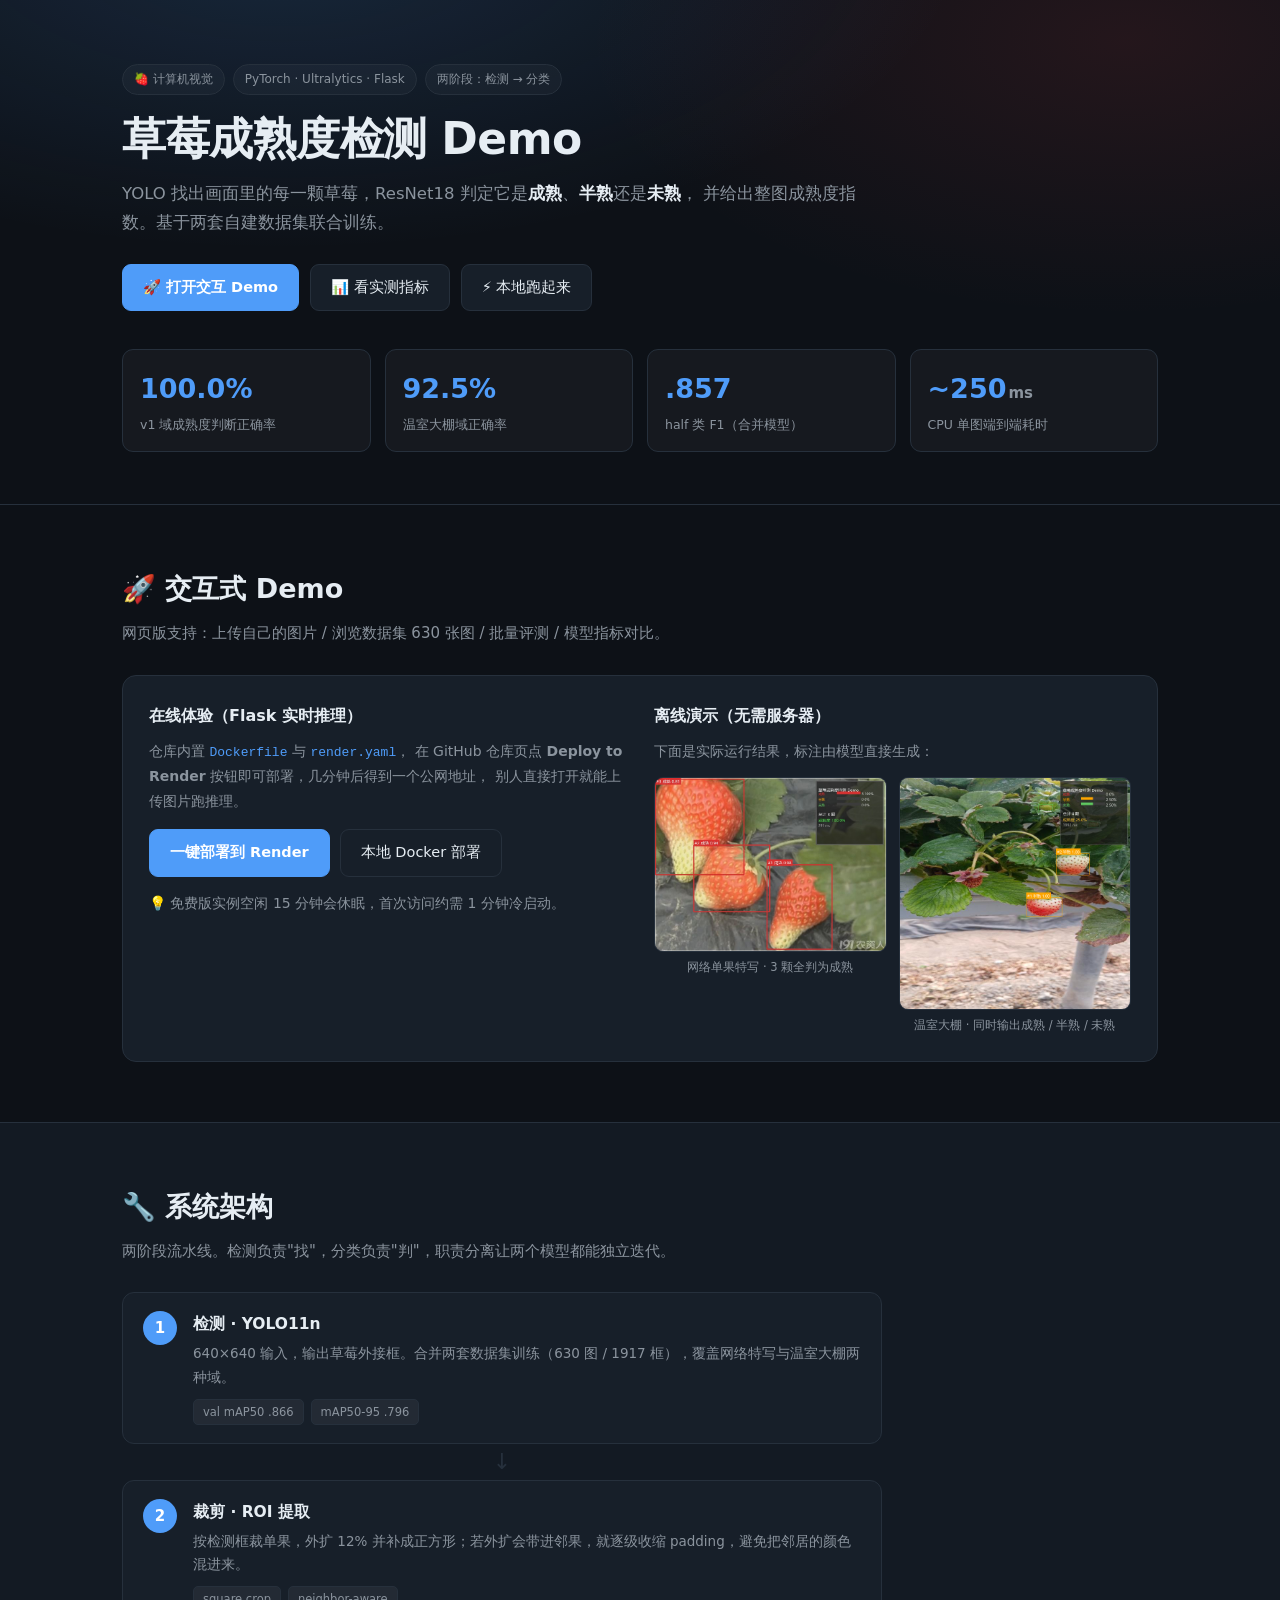
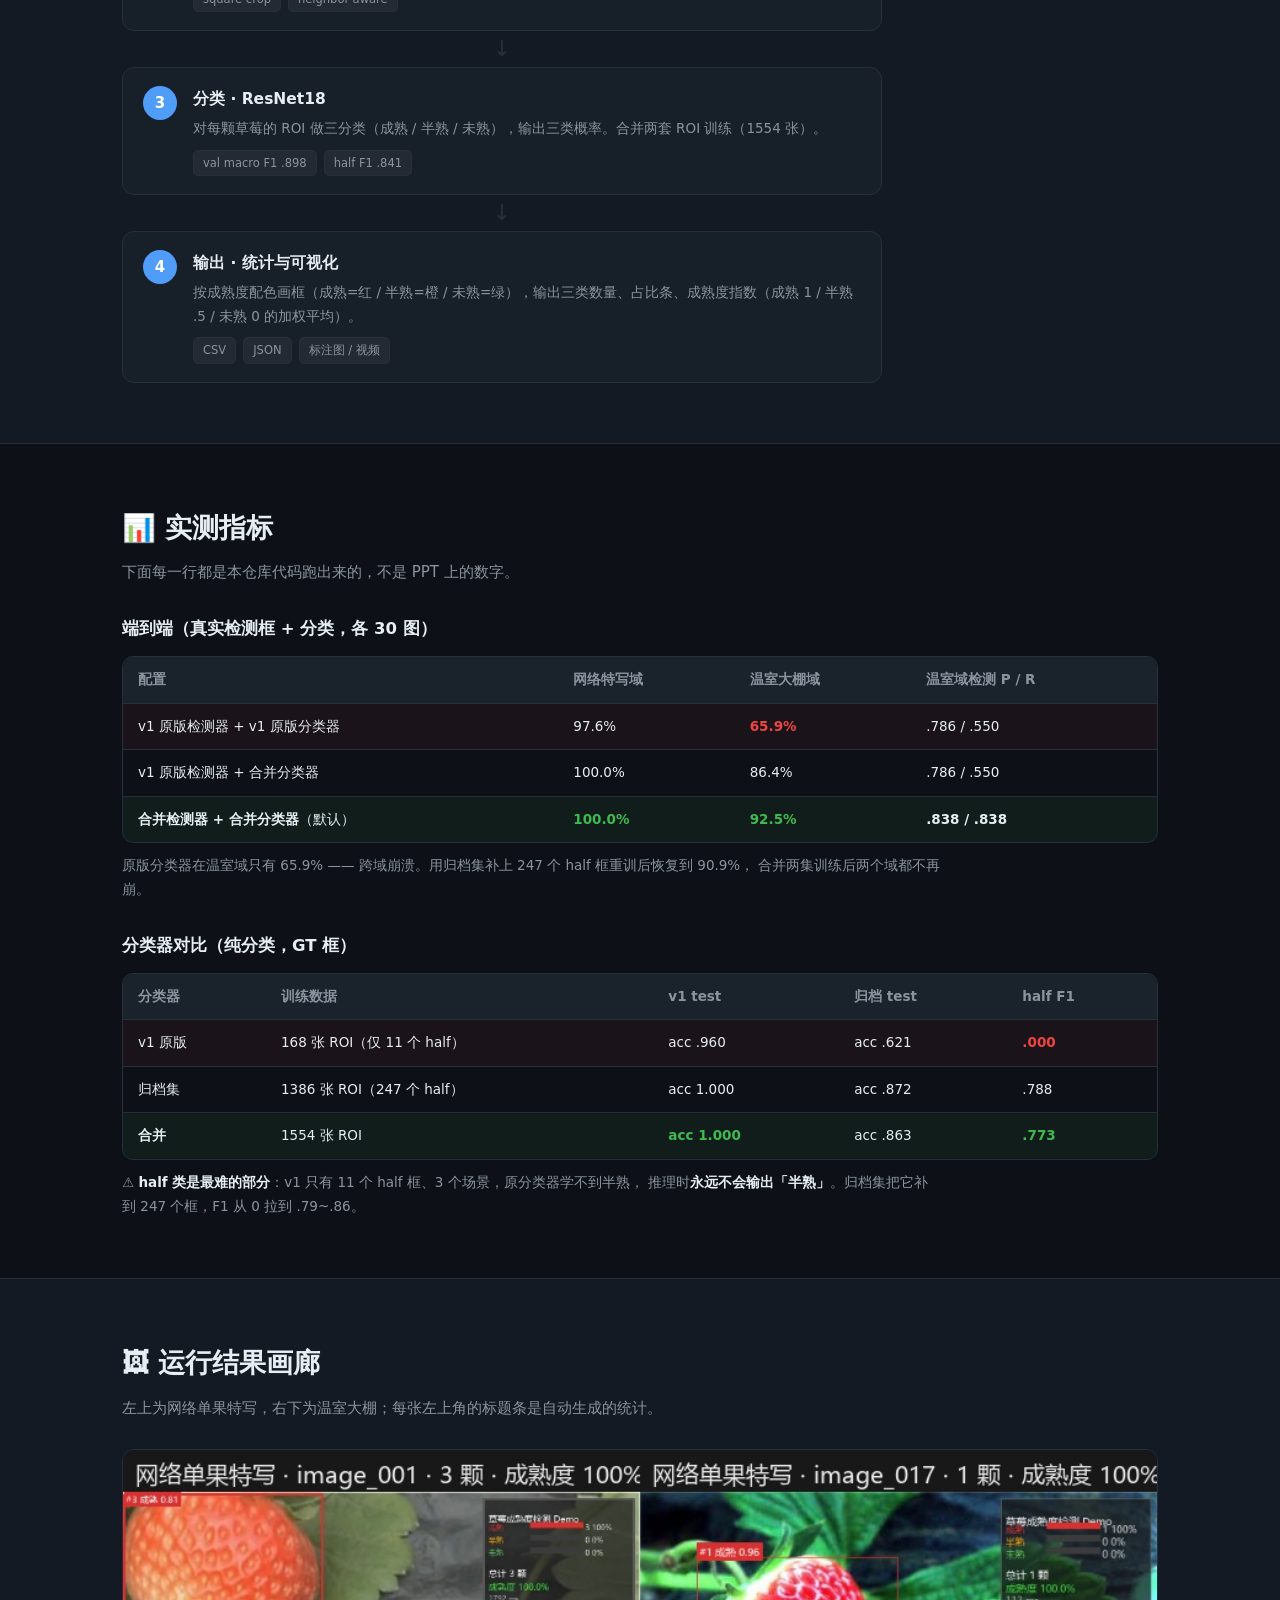
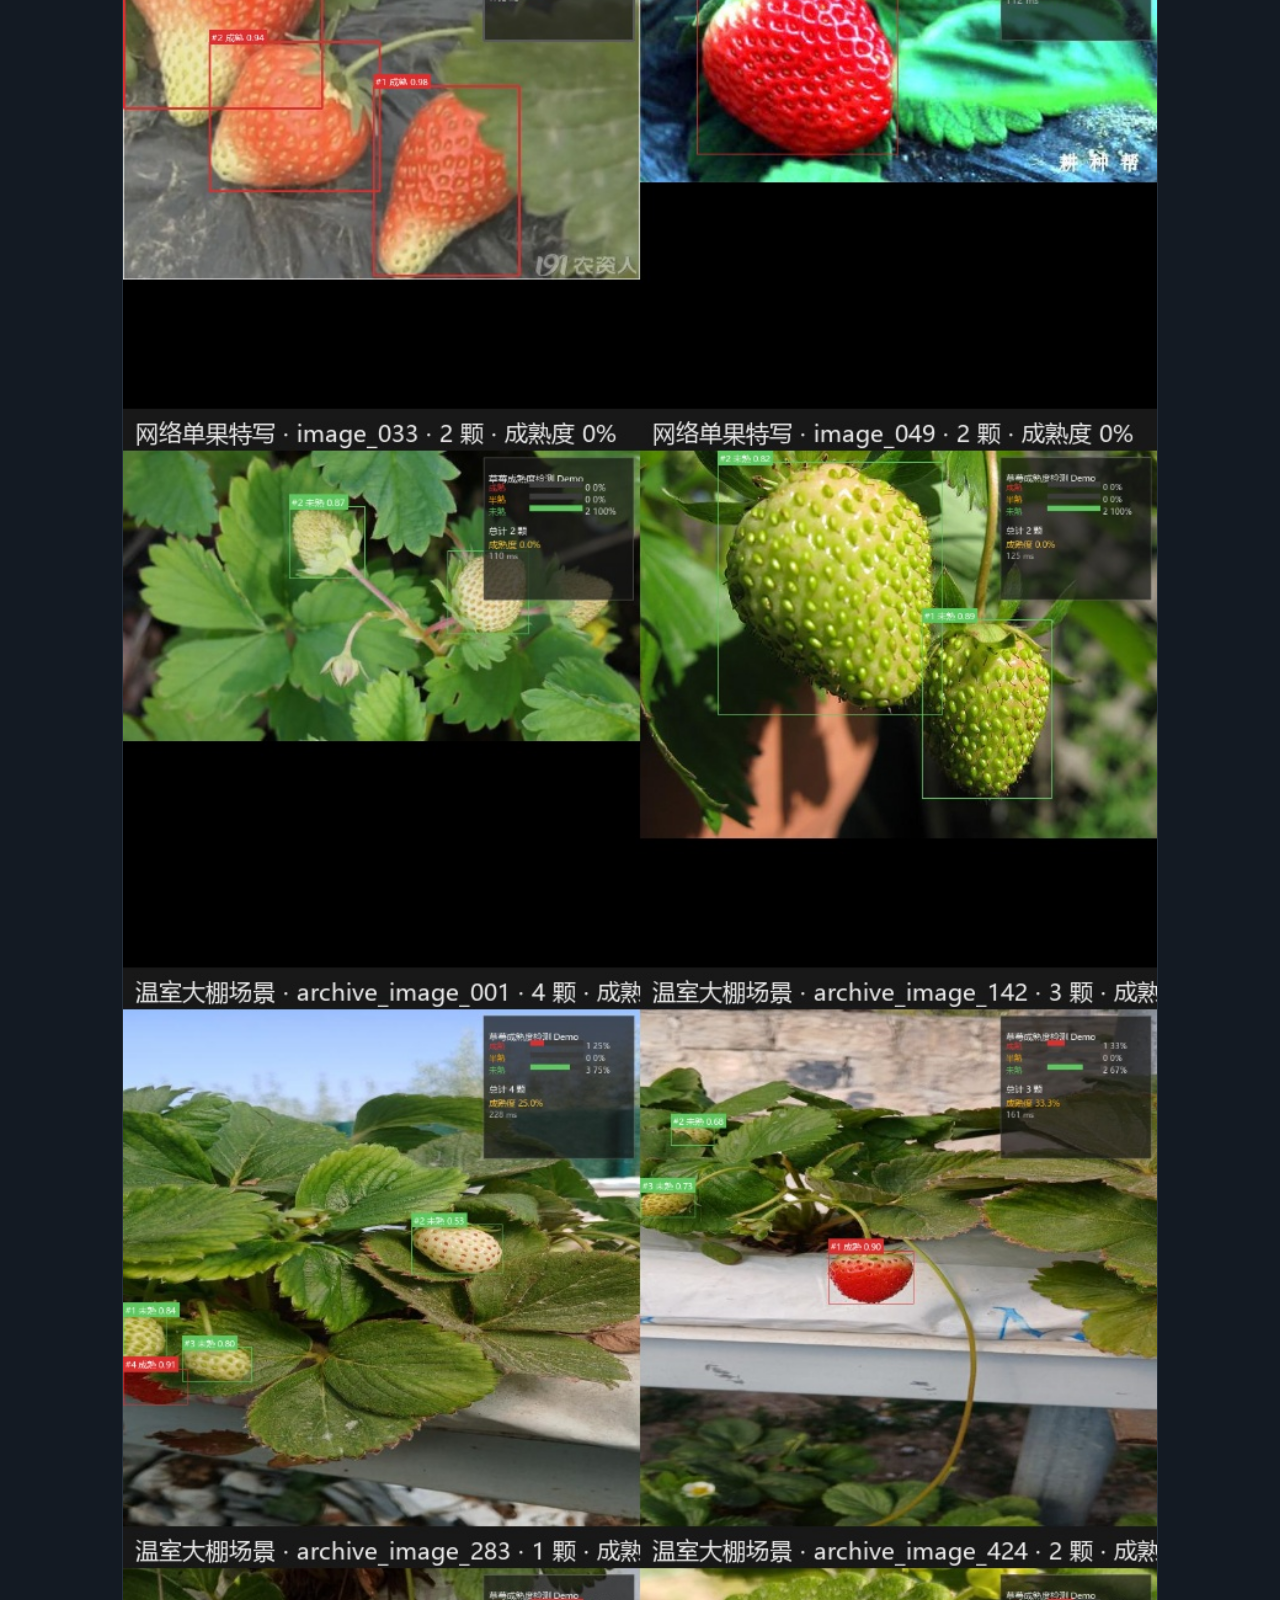
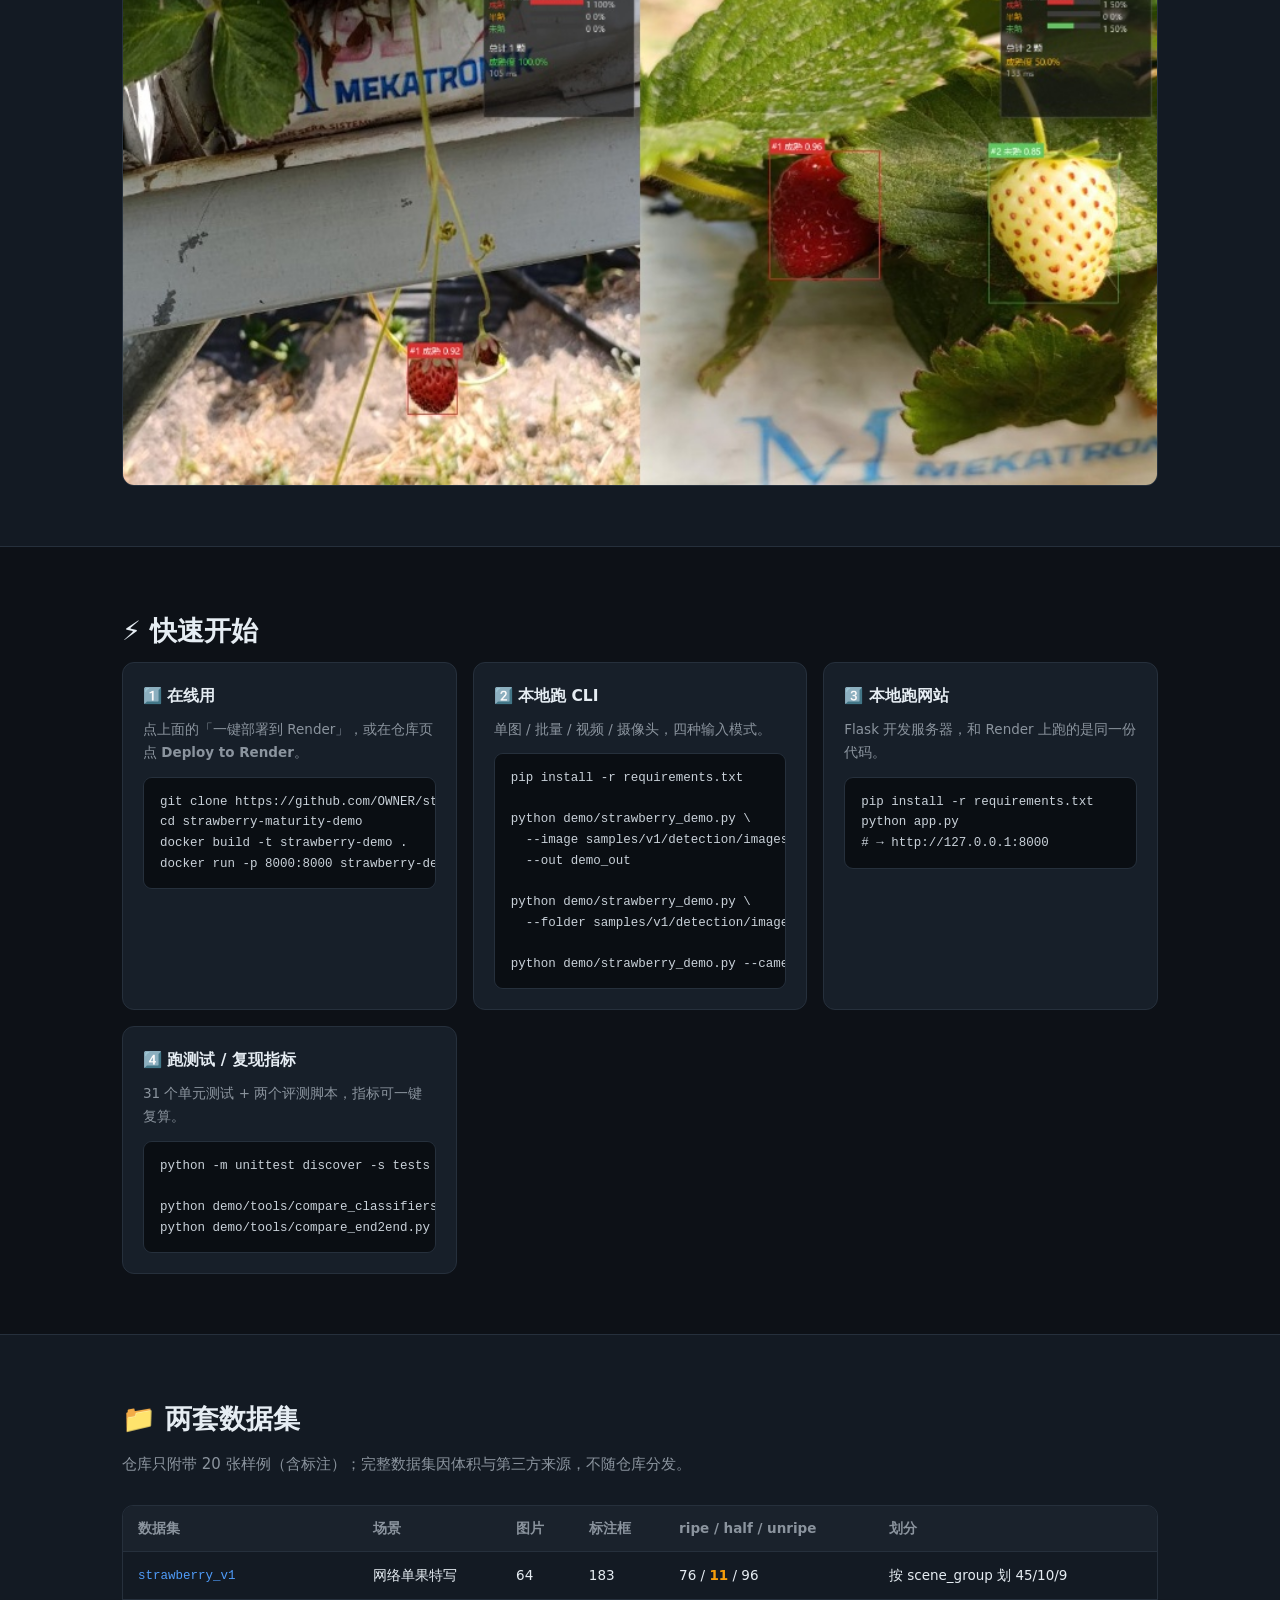
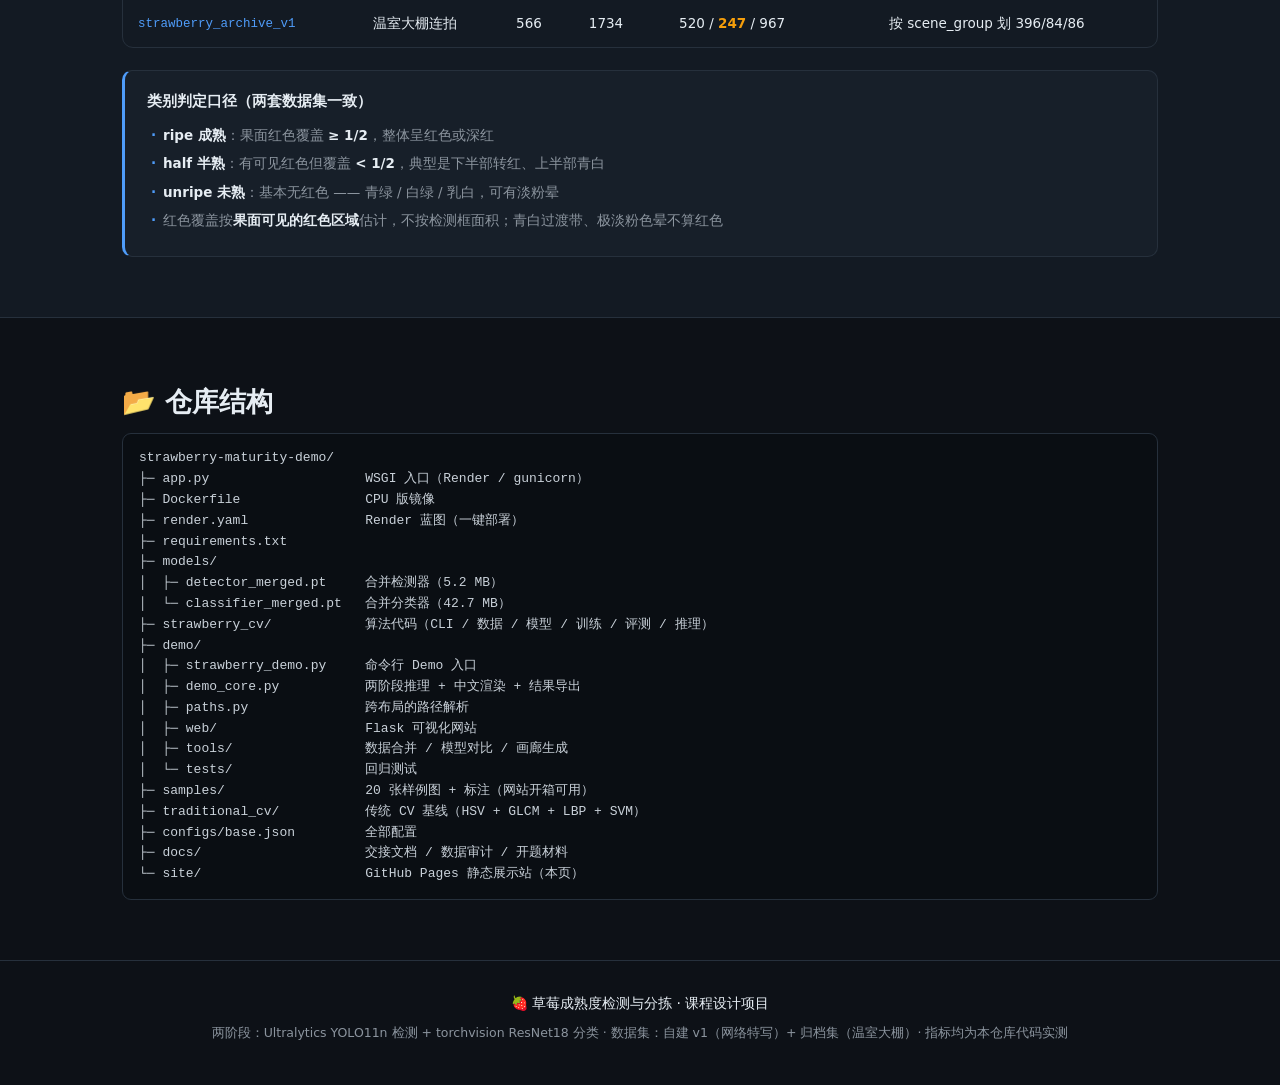
==== site/index.html @ 6537a7f1 "feat: 草莓成熟度检测 Demo —— 两阶段检测+分类，含可视化网站 - strawberry_cv/ 算法代码（CLI / 数据 / 模型 / 训练 / 评测 / 推理） - demo/ 命令" ====
<!DOCTYPE html>
<html lang="zh-CN">
<head>
<meta charset="UTF-8">
<meta name="viewport" content="width=device-width, initial-scale=1.0">
<title>草莓成熟度检测 Demo · Strawberry Maturity Detection</title>
<meta name="description" content="YOLO 检测 + ResNet18 三状态分类的草莓成熟度检测系统：成熟 / 半熟 / 未熟。含可视化网站、命令行 Demo、训练管线。">
<link rel="stylesheet" href="style.css">
</head>
<body>

<header class="hero">
  <div class="wrap">
    <div class="badge-row">
      <span class="badge">🍓 计算机视觉</span>
      <span class="badge">PyTorch · Ultralytics · Flask</span>
      <span class="badge">两阶段：检测 → 分类</span>
    </div>
    <h1>草莓成熟度检测 Demo</h1>
    <p class="lead">
      YOLO 找出画面里的每一颗草莓，ResNet18 判定它是<b class="r">成熟</b>、<b class="h">半熟</b>还是<b class="u">未熟</b>，
      并给出整图成熟度指数。基于两套自建数据集联合训练。
    </p>
    <div class="cta">
      <a class="btn primary" href="#live">🚀 打开交互 Demo</a>
      <a class="btn" href="#results">📊 看实测指标</a>
      <a class="btn" href="#quickstart">⚡ 本地跑起来</a>
    </div>
    <div class="kpi">
      <div class="kpi-item"><div class="kpi-num">100.0%</div><div class="kpi-lab">v1 域成熟度判断正确率</div></div>
      <div class="kpi-item"><div class="kpi-num">92.5%</div><div class="kpi-lab">温室大棚域正确率</div></div>
      <div class="kpi-item"><div class="kpi-num">.857</div><div class="kpi-lab">half 类 F1（合并模型）</div></div>
      <div class="kpi-item"><div class="kpi-num">~250<span class="unit">ms</span></div><div class="kpi-lab">CPU 单图端到端耗时</div></div>
    </div>
  </div>
</header>

<!-- ============ 交互 Demo ============ -->
<section id="live" class="section">
  <div class="wrap">
    <h2 class="sec-title">🚀 交互式 Demo</h2>
    <p class="sec-lead">
      网页版支持：上传自己的图片 / 浏览数据集 630 张图 / 批量评测 / 模型指标对比。
    </p>

    <div class="live-card">
      <div class="live-left">
        <h3>在线体验（Flask 实时推理）</h3>
        <p>
          仓库内置 <code>Dockerfile</code> 与 <code>render.yaml</code>，
          在 GitHub 仓库页点 <b>Deploy to Render</b> 按钮即可部署，几分钟后得到一个公网地址，
          别人直接打开就能上传图片跑推理。
        </p>
        <div class="btn-row">
          <!-- 部署时把这里换成实际地址 -->
          <a class="btn primary" href="https://render.com/deploy?repo=https://github.com/OWNER/strawberry-maturity-demo" target="_blank" rel="noopener">
            一键部署到 Render
          </a>
          <a class="btn" href="https://github.com/OWNER/strawberry-maturity-demo#quickstart" target="_blank" rel="noopener">
            本地 Docker 部署
          </a>
        </div>
        <p class="tip">
          💡 免费版实例空闲 15 分钟会休眠，首次访问约需 1 分钟冷启动。
        </p>
      </div>
      <div class="live-right">
        <h3>离线演示（无需服务器）</h3>
        <p>下面是实际运行结果，标注由模型直接生成：</p>
        <div class="shots">
          <figure>
            <img src="assets/v1_image_001_demo.jpg" alt="网络单果特写结果">
            <figcaption>网络单果特写 · 3 颗全判为成熟</figcaption>
          </figure>
          <figure>
            <img src="assets/archive_image_005_demo.jpg" alt="温室场景结果">
            <figcaption>温室大棚 · 同时输出成熟 / 半熟 / 未熟</figcaption>
          </figure>
        </div>
      </div>
    </div>
  </div>
</section>

<!-- ============ 架构 ============ -->
<section id="arch" class="section alt">
  <div class="wrap">
    <h2 class="sec-title">🔧 系统架构</h2>
    <p class="sec-lead">两阶段流水线。检测负责"找"，分类负责"判"，职责分离让两个模型都能独立迭代。</p>

    <div class="arch">
      <div class="stage">
        <div class="stage-num">1</div>
        <div class="stage-body">
          <h3>检测 · YOLO11n</h3>
          <p>640×640 输入，输出草莓外接框。合并两套数据集训练（630 图 / 1917 框），覆盖网络特写与温室大棚两种域。</p>
          <div class="tagrow"><span class="tag">val mAP50 .866</span><span class="tag">mAP50-95 .796</span></div>
        </div>
      </div>
      <div class="arrow">↓</div>
      <div class="stage">
        <div class="stage-num">2</div>
        <div class="stage-body">
          <h3>裁剪 · ROI 提取</h3>
          <p>按检测框裁单果，外扩 12% 并补成正方形；若外扩会带进邻果，就逐级收缩 padding，避免把邻居的颜色混进来。</p>
          <div class="tagrow"><span class="tag">square crop</span><span class="tag">neighbor-aware</span></div>
        </div>
      </div>
      <div class="arrow">↓</div>
      <div class="stage">
        <div class="stage-num">3</div>
        <div class="stage-body">
          <h3>分类 · ResNet18</h3>
          <p>对每颗草莓的 ROI 做三分类（成熟 / 半熟 / 未熟），输出三类概率。合并两套 ROI 训练（1554 张）。</p>
          <div class="tagrow"><span class="tag">val macro F1 .898</span><span class="tag">half F1 .841</span></div>
        </div>
      </div>
      <div class="arrow">↓</div>
      <div class="stage">
        <div class="stage-num">4</div>
        <div class="stage-body">
          <h3>输出 · 统计与可视化</h3>
          <p>按成熟度配色画框（成熟=红 / 半熟=橙 / 未熟=绿），输出三类数量、占比条、成熟度指数（成熟 1 / 半熟 .5 / 未熟 0 的加权平均）。</p>
          <div class="tagrow"><span class="tag">CSV</span><span class="tag">JSON</span><span class="tag">标注图 / 视频</span></div>
        </div>
      </div>
    </div>
  </div>
</section>

<!-- ============ 指标 ============ -->
<section id="results" class="section">
  <div class="wrap">
    <h2 class="sec-title">📊 实测指标</h2>
    <p class="sec-lead">下面每一行都是本仓库代码跑出来的，不是 PPT 上的数字。</p>

    <h3 class="sub-title">端到端（真实检测框 + 分类，各 30 图）</h3>
    <div class="table-wrap">
      <table>
        <thead><tr><th>配置</th><th>网络特写域</th><th>温室大棚域</th><th>温室域检测 P / R</th></tr></thead>
        <tbody>
          <tr class="bad">
            <td>v1 原版检测器 + v1 原版分类器</td>
            <td>97.6%</td><td class="bad-cell">65.9%</td><td>.786 / .550</td>
          </tr>
          <tr>
            <td>v1 原版检测器 + 合并分类器</td>
            <td>100.0%</td><td>86.4%</td><td>.786 / .550</td>
          </tr>
          <tr class="good">
            <td><b>合并检测器 + 合并分类器</b>（默认）</td>
            <td class="good-cell">100.0%</td><td class="good-cell">92.5%</td><td><b>.838 / .838</b></td>
          </tr>
        </tbody>
      </table>
    </div>
    <p class="note">
      原版分类器在温室域只有 65.9% —— 跨域崩溃。用归档集补上 247 个 half 框重训后恢复到 90.9%，
      合并两集训练后两个域都不再崩。
    </p>

    <h3 class="sub-title">分类器对比（纯分类，GT 框）</h3>
    <div class="table-wrap">
      <table>
        <thead><tr><th>分类器</th><th>训练数据</th><th>v1 test</th><th>归档 test</th><th>half F1</th></tr></thead>
        <tbody>
          <tr class="bad">
            <td>v1 原版</td><td>168 张 ROI（仅 11 个 half）</td><td>acc .960</td><td>acc .621</td><td class="bad-cell">.000</td>
          </tr>
          <tr>
            <td>归档集</td><td>1386 张 ROI（247 个 half）</td><td>acc 1.000</td><td>acc .872</td><td>.788</td>
          </tr>
          <tr class="good">
            <td><b>合并</b></td><td>1554 张 ROI</td><td class="good-cell">acc 1.000</td><td>acc .863</td><td class="good-cell">.773</td>
          </tr>
        </tbody>
      </table>
    </div>
    <p class="note">
      ⚠️ <b>half 类是最难的部分</b>：v1 只有 11 个 half 框、3 个场景，原分类器学不到半熟，
      推理时<b>永远不会输出「半熟」</b>。归档集把它补到 247 个框，F1 从 0 拉到 .79~.86。
    </p>
  </div>
</section>

<!-- ============ 画廊 ============ -->
<section id="gallery" class="section alt">
  <div class="wrap">
    <h2 class="sec-title">🖼 运行结果画廊</h2>
    <p class="sec-lead">左上为网络单果特写，右下为温室大棚；每张左上角的标题条是自动生成的统计。</p>
    <img class="gallery" src="assets/gallery.jpg" alt="运行结果画廊">
  </div>
</section>

<!-- ============ 快速开始 ============ -->
<section id="quickstart" class="section">
  <div class="wrap">
    <h2 class="sec-title">⚡ 快速开始</h2>

    <div class="quick-grid">
      <div class="qcard">
        <h3>1️⃣ 在线用</h3>
        <p>点上面的「一键部署到 Render」，或在仓库页点 <b>Deploy to Render</b>。</p>
        <pre><code>git clone https://github.com/OWNER/strawberry-maturity-demo.git
cd strawberry-maturity-demo
docker build -t strawberry-demo .
docker run -p 8000:8000 strawberry-demo</code></pre>
      </div>
      <div class="qcard">
        <h3>2️⃣ 本地跑 CLI</h3>
        <p>单图 / 批量 / 视频 / 摄像头，四种输入模式。</p>
        <pre><code>pip install -r requirements.txt

python demo/strawberry_demo.py \
  --image samples/v1/detection/images/image_001.jpg \
  --out demo_out

python demo/strawberry_demo.py \
  --folder samples/v1/detection/images --out demo_out

python demo/strawberry_demo.py --camera 0 --gui</code></pre>
      </div>
      <div class="qcard">
        <h3>3️⃣ 本地跑网站</h3>
        <p>Flask 开发服务器，和 Render 上跑的是同一份代码。</p>
        <pre><code>pip install -r requirements.txt
python app.py
# → http://127.0.0.1:8000</code></pre>
      </div>
      <div class="qcard">
        <h3>4️⃣ 跑测试 / 复现指标</h3>
        <p>31 个单元测试 + 两个评测脚本，指标可一键复算。</p>
        <pre><code>python -m unittest discover -s tests -v

python demo/tools/compare_classifiers.py
python demo/tools/compare_end2end.py</code></pre>
      </div>
    </div>
  </div>
</section>

<!-- ============ 数据集 ============ -->
<section id="data" class="section alt">
  <div class="wrap">
    <h2 class="sec-title">📁 两套数据集</h2>
    <p class="sec-lead">仓库只附带 20 张样例（含标注）；完整数据集因体积与第三方来源，不随仓库分发。</p>

    <div class="table-wrap">
      <table>
        <thead><tr><th>数据集</th><th>场景</th><th>图片</th><th>标注框</th><th>ripe / half / unripe</th><th>划分</th></tr></thead>
        <tbody>
          <tr>
            <td><code>strawberry_v1</code></td><td>网络单果特写</td><td>64</td><td>183</td>
            <td>76 / <b class="h">11</b> / 96</td><td>按 scene_group 划 45/10/9</td>
          </tr>
          <tr>
            <td><code>strawberry_archive_v1</code></td><td>温室大棚连拍</td><td>566</td><td>1734</td>
            <td>520 / <b class="h">247</b> / 967</td><td>按 scene_group 划 396/84/86</td>
          </tr>
        </tbody>
      </table>
    </div>

    <div class="note-box">
      <h4>类别判定口径（两套数据集一致）</h4>
      <ul>
        <li><b class="r">ripe 成熟</b>：果面红色覆盖 <b>≥ 1/2</b>，整体呈红色或深红</li>
        <li><b class="h">half 半熟</b>：有可见红色但覆盖 <b>&lt; 1/2</b>，典型是下半部转红、上半部青白</li>
        <li><b class="u">unripe 未熟</b>：基本无红色 —— 青绿 / 白绿 / 乳白，可有淡粉晕</li>
        <li>红色覆盖按<b>果面可见的红色区域</b>估计，不按检测框面积；青白过渡带、极淡粉色晕不算红色</li>
      </ul>
    </div>
  </div>
</section>

<!-- ============ 目录 ============ -->
<section id="layout" class="section">
  <div class="wrap">
    <h2 class="sec-title">📂 仓库结构</h2>
    <div class="tree">
      <pre><code>strawberry-maturity-demo/
├─ app.py                    WSGI 入口（Render / gunicorn）
├─ Dockerfile                CPU 版镜像
├─ render.yaml               Render 蓝图（一键部署）
├─ requirements.txt
├─ models/
│  ├─ detector_merged.pt     合并检测器（5.2 MB）
│  └─ classifier_merged.pt   合并分类器（42.7 MB）
├─ strawberry_cv/            算法代码（CLI / 数据 / 模型 / 训练 / 评测 / 推理）
├─ demo/
│  ├─ strawberry_demo.py     命令行 Demo 入口
│  ├─ demo_core.py           两阶段推理 + 中文渲染 + 结果导出
│  ├─ paths.py               跨布局的路径解析
│  ├─ web/                   Flask 可视化网站
│  ├─ tools/                 数据合并 / 模型对比 / 画廊生成
│  └─ tests/                 回归测试
├─ samples/                  20 张样例图 + 标注（网站开箱可用）
├─ traditional_cv/           传统 CV 基线（HSV + GLCM + LBP + SVM）
├─ configs/base.json         全部配置
├─ docs/                     交接文档 / 数据审计 / 开题材料
└─ site/                     GitHub Pages 静态展示站（本页）</code></pre>
    </div>
  </div>
</section>

<footer>
  <div class="wrap">
    <p>🍓 草莓成熟度检测与分拣 · 课程设计项目</p>
    <p class="muted">
      两阶段：Ultralytics YOLO11n 检测 + torchvision ResNet18 分类 ·
      数据集：自建 v1（网络特写）+ 归档集（温室大棚）·
      指标均为本仓库代码实测
    </p>
  </div>
</footer>

</body>
</html>
---- site/style.css ----
:root {
  --bg: #0d1117;
  --bg-alt: #131a23;
  --card: #171f29;
  --line: #26303c;
  --text: #e6edf3;
  --muted: #8b949e;
  --accent: #4f9cf9;
  --ripe: #ef4444;
  --half: #f59e0b;
  --unripe: #22c55e;
  --good: #3fb950;
}

* { box-sizing: border-box; margin: 0; padding: 0; }

body {
  background: var(--bg);
  color: var(--text);
  font-family: "Microsoft YaHei", "PingFang SC", "Hiragino Sans GB", "Segoe UI", system-ui, sans-serif;
  font-size: 15px;
  line-height: 1.75;
  -webkit-font-smoothing: antialiased;
}

.wrap { max-width: 1080px; margin: 0 auto; padding: 0 22px; }
code, pre { font-family: "Cascadia Code", Consolas, "SF Mono", monospace; }

/* ---------- hero ---------- */
.hero {
  background: radial-gradient(1100px 500px at 22% -12%, rgba(79,156,249,.16), transparent 62%),
              radial-gradient(900px 460px at 88% 8%, rgba(239,68,68,.10), transparent 60%);
  border-bottom: 1px solid var(--line);
  padding: 64px 0 52px;
}
.badge-row { display: flex; gap: 8px; flex-wrap: wrap; margin-bottom: 18px; }
.badge {
  font-size: 12px; color: var(--muted); border: 1px solid var(--line);
  background: rgba(255,255,255,.03); padding: 4px 11px; border-radius: 20px;
}
.hero h1 { font-size: 44px; font-weight: 700; letter-spacing: -.5px; line-height: 1.2; }
.lead { color: var(--muted); font-size: 16.5px; max-width: 760px; margin-top: 14px; }
.lead b { color: var(--text); }
.r { color: var(--ripe); } .h { color: var(--half); } .u { color: var(--unripe); }

.cta { display: flex; gap: 11px; margin-top: 26px; flex-wrap: wrap; }
.btn {
  display: inline-block; padding: 10px 20px; border-radius: 9px; text-decoration: none;
  border: 1px solid var(--line); background: var(--card); color: var(--text);
  font-size: 14.5px; font-weight: 500; transition: .15s;
}
.btn:hover { border-color: #46525f; transform: translateY(-1px); }
.btn.primary { background: var(--accent); border-color: var(--accent); color: #fff; font-weight: 600; }
.btn.primary:hover { background: #3d8ae0; }

.kpi { display: grid; grid-template-columns: repeat(auto-fit, minmax(160px, 1fr)); gap: 14px; margin-top: 38px; }
.kpi-item {
  background: rgba(255,255,255,.035); border: 1px solid var(--line);
  border-radius: 11px; padding: 15px 17px;
}
.kpi-num { font-size: 27px; font-weight: 700; color: var(--accent); font-variant-numeric: tabular-nums; }
.kpi-num .unit { font-size: 15px; color: var(--muted); margin-left: 2px; }
.kpi-lab { font-size: 12.5px; color: var(--muted); margin-top: 2px; }

/* ---------- sections ---------- */
.section { padding: 60px 0; }
.section.alt { background: var(--bg-alt); border-top: 1px solid var(--line); border-bottom: 1px solid var(--line); }
.sec-title { font-size: 27px; font-weight: 650; margin-bottom: 8px; }
.sec-lead { color: var(--muted); margin-bottom: 28px; max-width: 760px; }
.sub-title { font-size: 16.5px; font-weight: 600; margin: 30px 0 12px; }
.note { color: var(--muted); font-size: 13.5px; margin-top: 11px; max-width: 820px; }
.note b { color: var(--text); }

/* ---------- live demo ---------- */
.live-card {
  display: grid; grid-template-columns: 1fr 1fr; gap: 28px;
  background: var(--card); border: 1px solid var(--line); border-radius: 14px; padding: 26px;
}
@media (max-width: 860px) { .live-card { grid-template-columns: 1fr; } }
.live-card h3 { font-size: 16px; margin-bottom: 9px; }
.live-card p { color: var(--muted); font-size: 14px; }
.live-card code { color: var(--accent); font-size: 13px; }
.btn-row { display: flex; gap: 10px; margin-top: 16px; flex-wrap: wrap; }
.tip { margin-top: 14px; font-size: 13px; }
.shots { display: grid; grid-template-columns: 1fr 1fr; gap: 12px; margin-top: 14px; }
.shots figure { margin: 0; }
.shots img { width: 100%; border-radius: 9px; border: 1px solid var(--line); display: block; }
.shots figcaption { font-size: 11.5px; color: var(--muted); margin-top: 5px; text-align: center; }

/* ---------- architecture ---------- */
.arch { max-width: 760px; }
.stage { display: flex; gap: 16px; background: var(--card); border: 1px solid var(--line); border-radius: 12px; padding: 18px 20px; }
.stage-num {
  flex: 0 0 34px; height: 34px; border-radius: 50%; background: var(--accent); color: #fff;
  display: flex; align-items: center; justify-content: center; font-weight: 700; font-size: 15px;
}
.stage-body h3 { font-size: 15.5px; margin-bottom: 4px; }
.stage-body p { color: var(--muted); font-size: 13.5px; }
.tagrow { display: flex; gap: 7px; flex-wrap: wrap; margin-top: 9px; }
.tag { font-size: 11.5px; color: var(--muted); background: rgba(255,255,255,.05); border: 1px solid var(--line); padding: 2px 9px; border-radius: 5px; }
.arrow { text-align: center; color: var(--line); font-size: 22px; line-height: 1; margin: 7px 0; }

/* ---------- tables ---------- */
.table-wrap { overflow-x: auto; border: 1px solid var(--line); border-radius: 11px; }
table { width: 100%; border-collapse: collapse; font-size: 13.5px; }
th, td { padding: 11px 15px; text-align: left; border-bottom: 1px solid var(--line); }
th { background: var(--bg-soft, #1a222c); color: var(--muted); font-weight: 600; white-space: nowrap; }
tbody tr:last-child td { border-bottom: 0; }
tbody tr:hover { background: rgba(255,255,255,.025); }
tr.good td { background: rgba(63,185,80,.07); }
tr.bad td { background: rgba(239,68,68,.055); }
.good-cell { color: var(--good); font-weight: 600; }
.bad-cell { color: var(--ripe); font-weight: 600; }
td code { color: var(--accent); font-size: 12.5px; }

/* ---------- gallery ---------- */
.gallery { width: 100%; border-radius: 12px; border: 1px solid var(--line); display: block; }

/* ---------- quickstart ---------- */
.quick-grid { display: grid; grid-template-columns: repeat(auto-fit, minmax(310px, 1fr)); gap: 16px; }
.qcard { background: var(--card); border: 1px solid var(--line); border-radius: 12px; padding: 20px; }
.qcard h3 { font-size: 15.5px; margin-bottom: 7px; }
.qcard p { color: var(--muted); font-size: 13.5px; margin-bottom: 12px; }
pre {
  background: #0a0e13; border: 1px solid var(--line); border-radius: 9px;
  padding: 14px 16px; overflow-x: auto; font-size: 12.5px; line-height: 1.65; color: #c9d1d9;
}
.tree pre { font-size: 13px; line-height: 1.6; }

/* ---------- note box ---------- */
.note-box {
  background: var(--card); border: 1px solid var(--line); border-left: 3px solid var(--accent);
  border-radius: 10px; padding: 18px 22px; margin-top: 22px;
}
.note-box h4 { font-size: 14.5px; margin-bottom: 9px; }
.note-box ul { list-style: none; }
.note-box li { color: var(--muted); font-size: 13.5px; padding-left: 16px; position: relative; margin-bottom: 5px; }
.note-box li::before { content: "·"; position: absolute; left: 4px; color: var(--accent); font-weight: bold; }
.note-box li b { color: var(--text); }

/* ---------- footer ---------- */
footer { border-top: 1px solid var(--line); padding: 30px 0 44px; text-align: center; }
footer p { font-size: 14px; }
.muted { color: var(--muted); font-size: 12.5px; margin-top: 6px; }
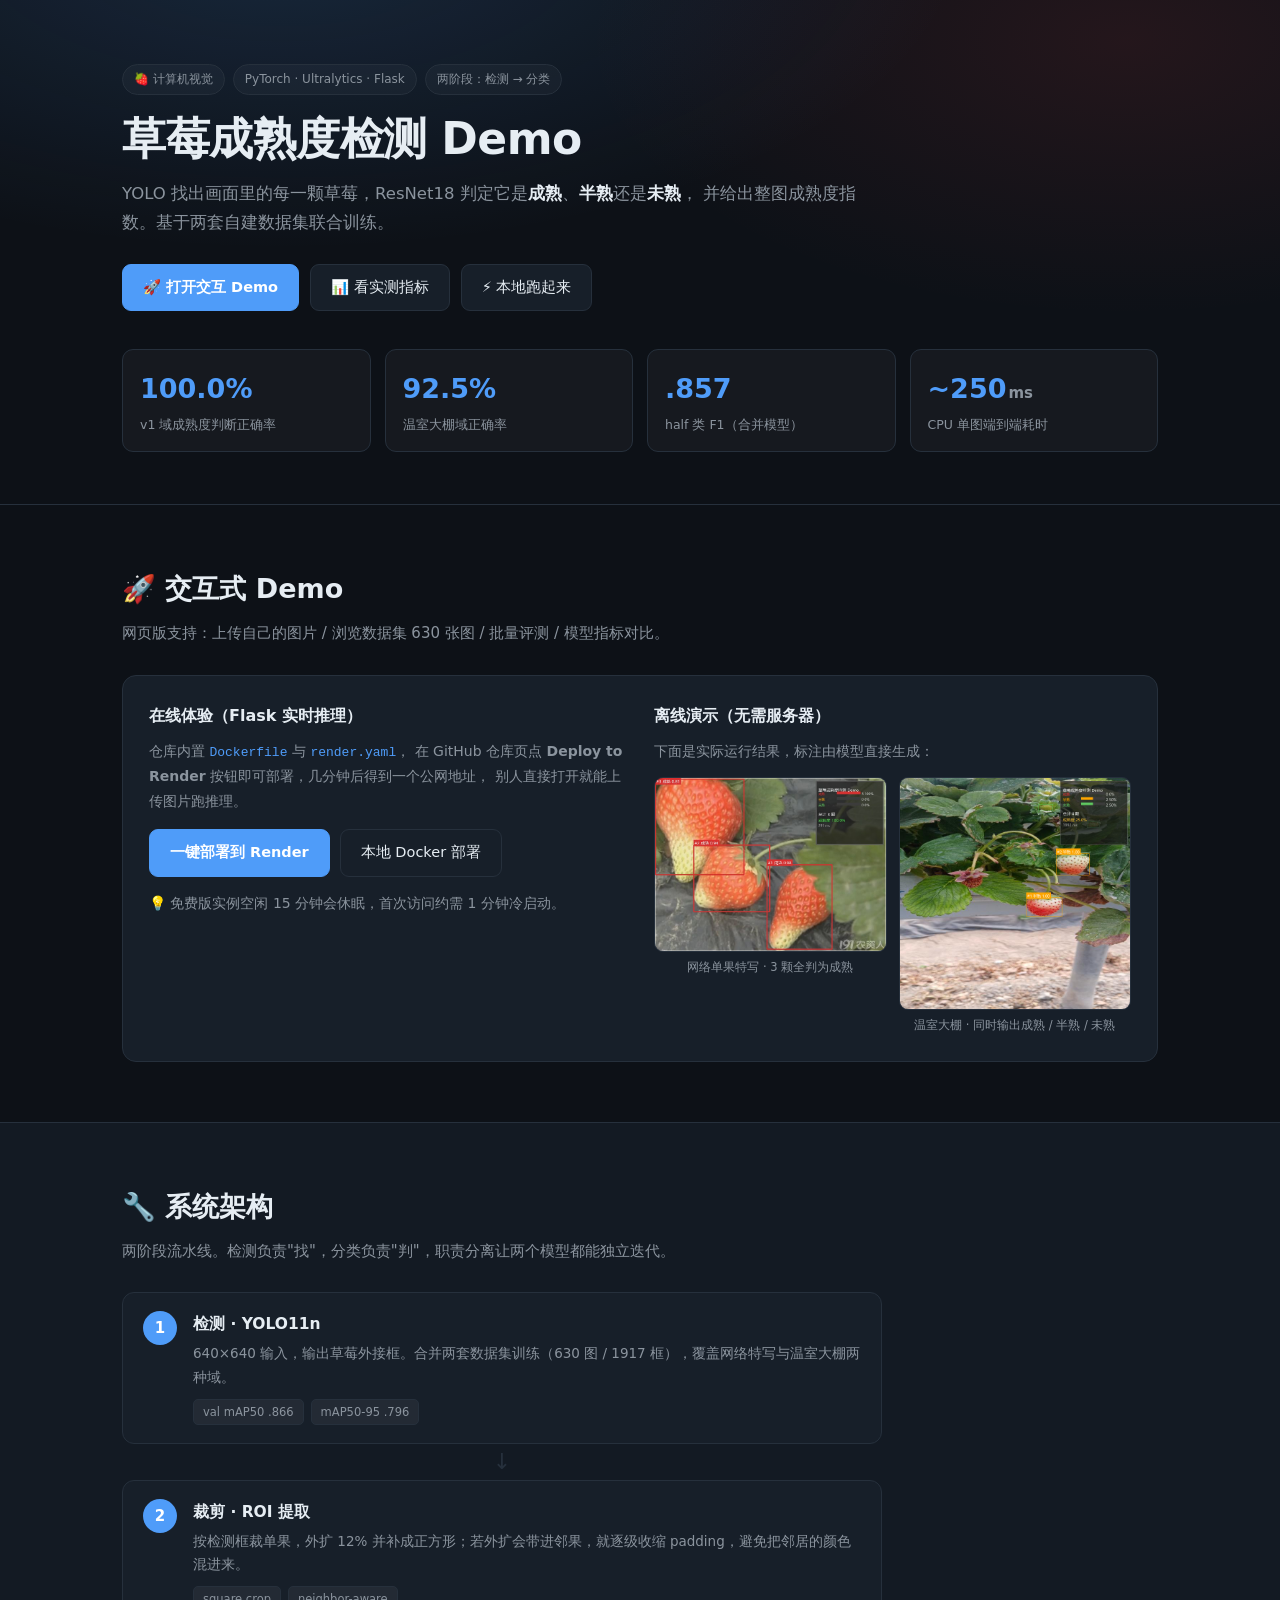
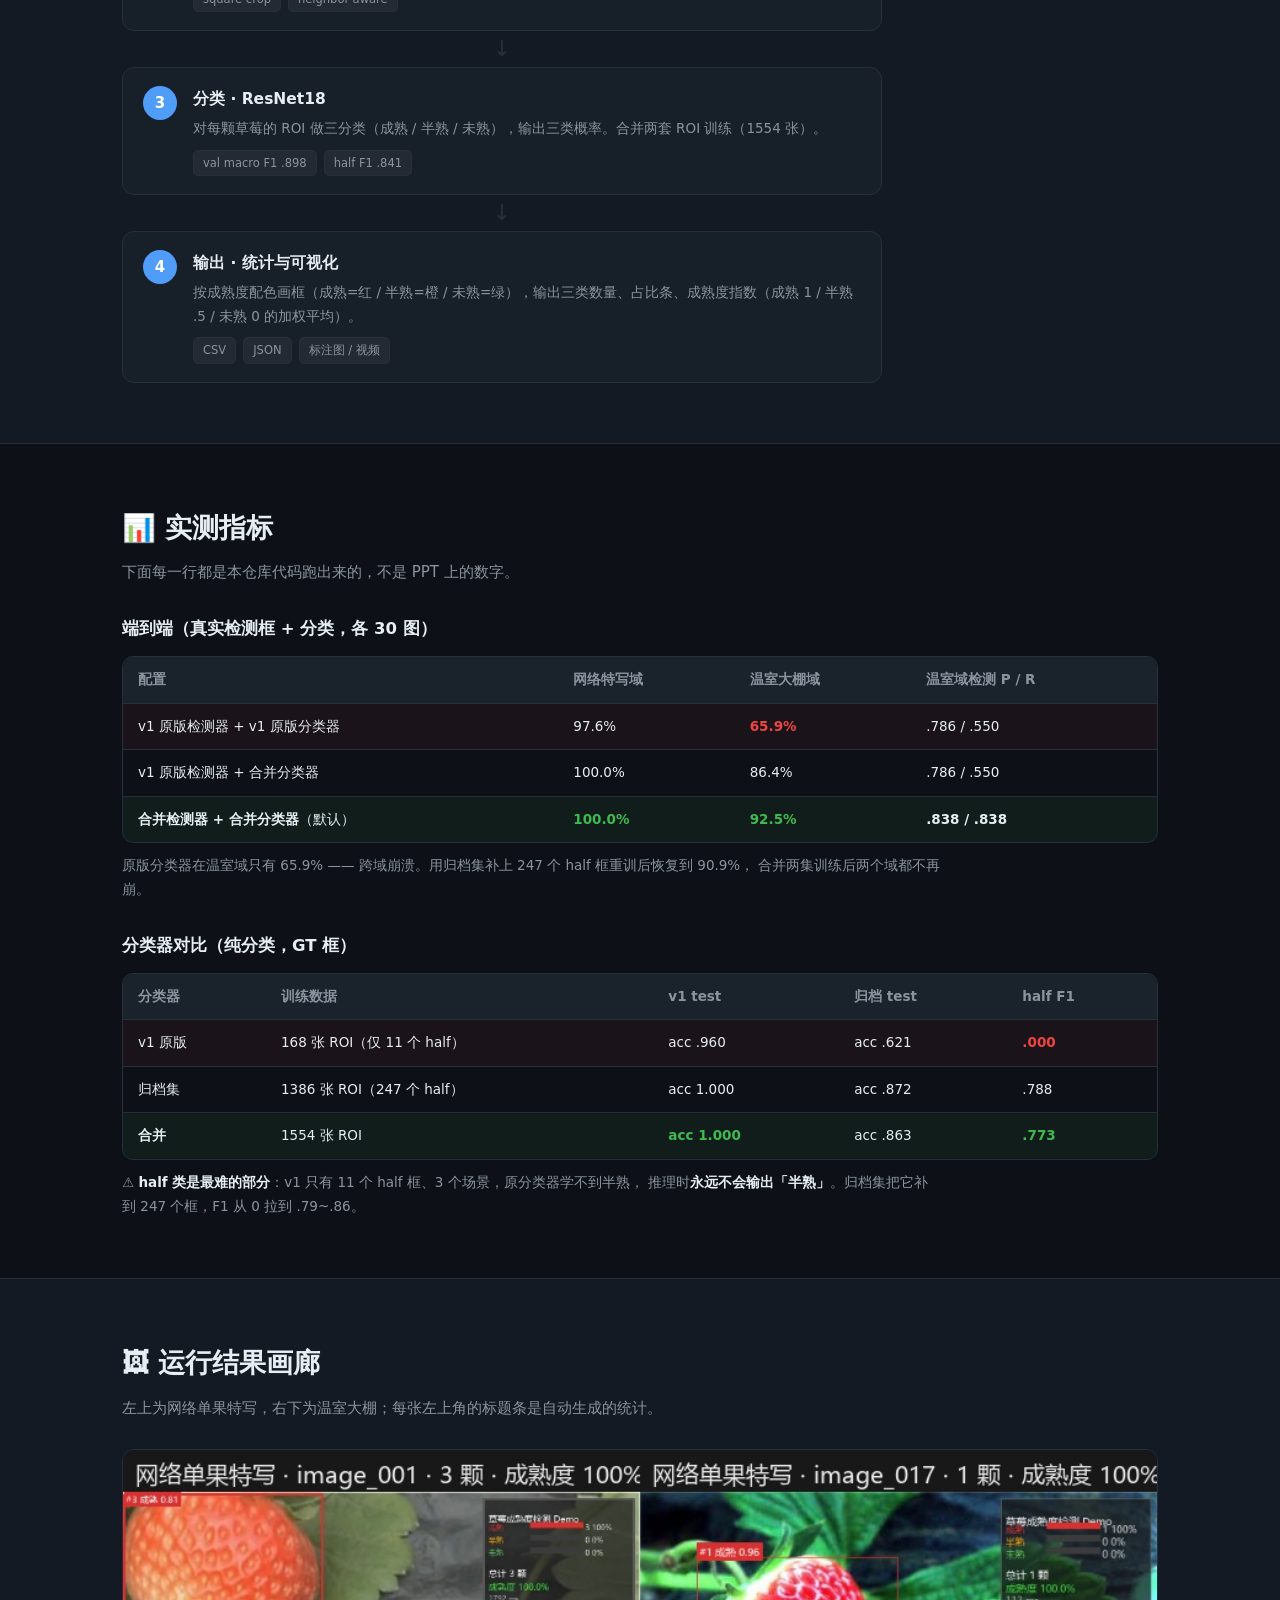
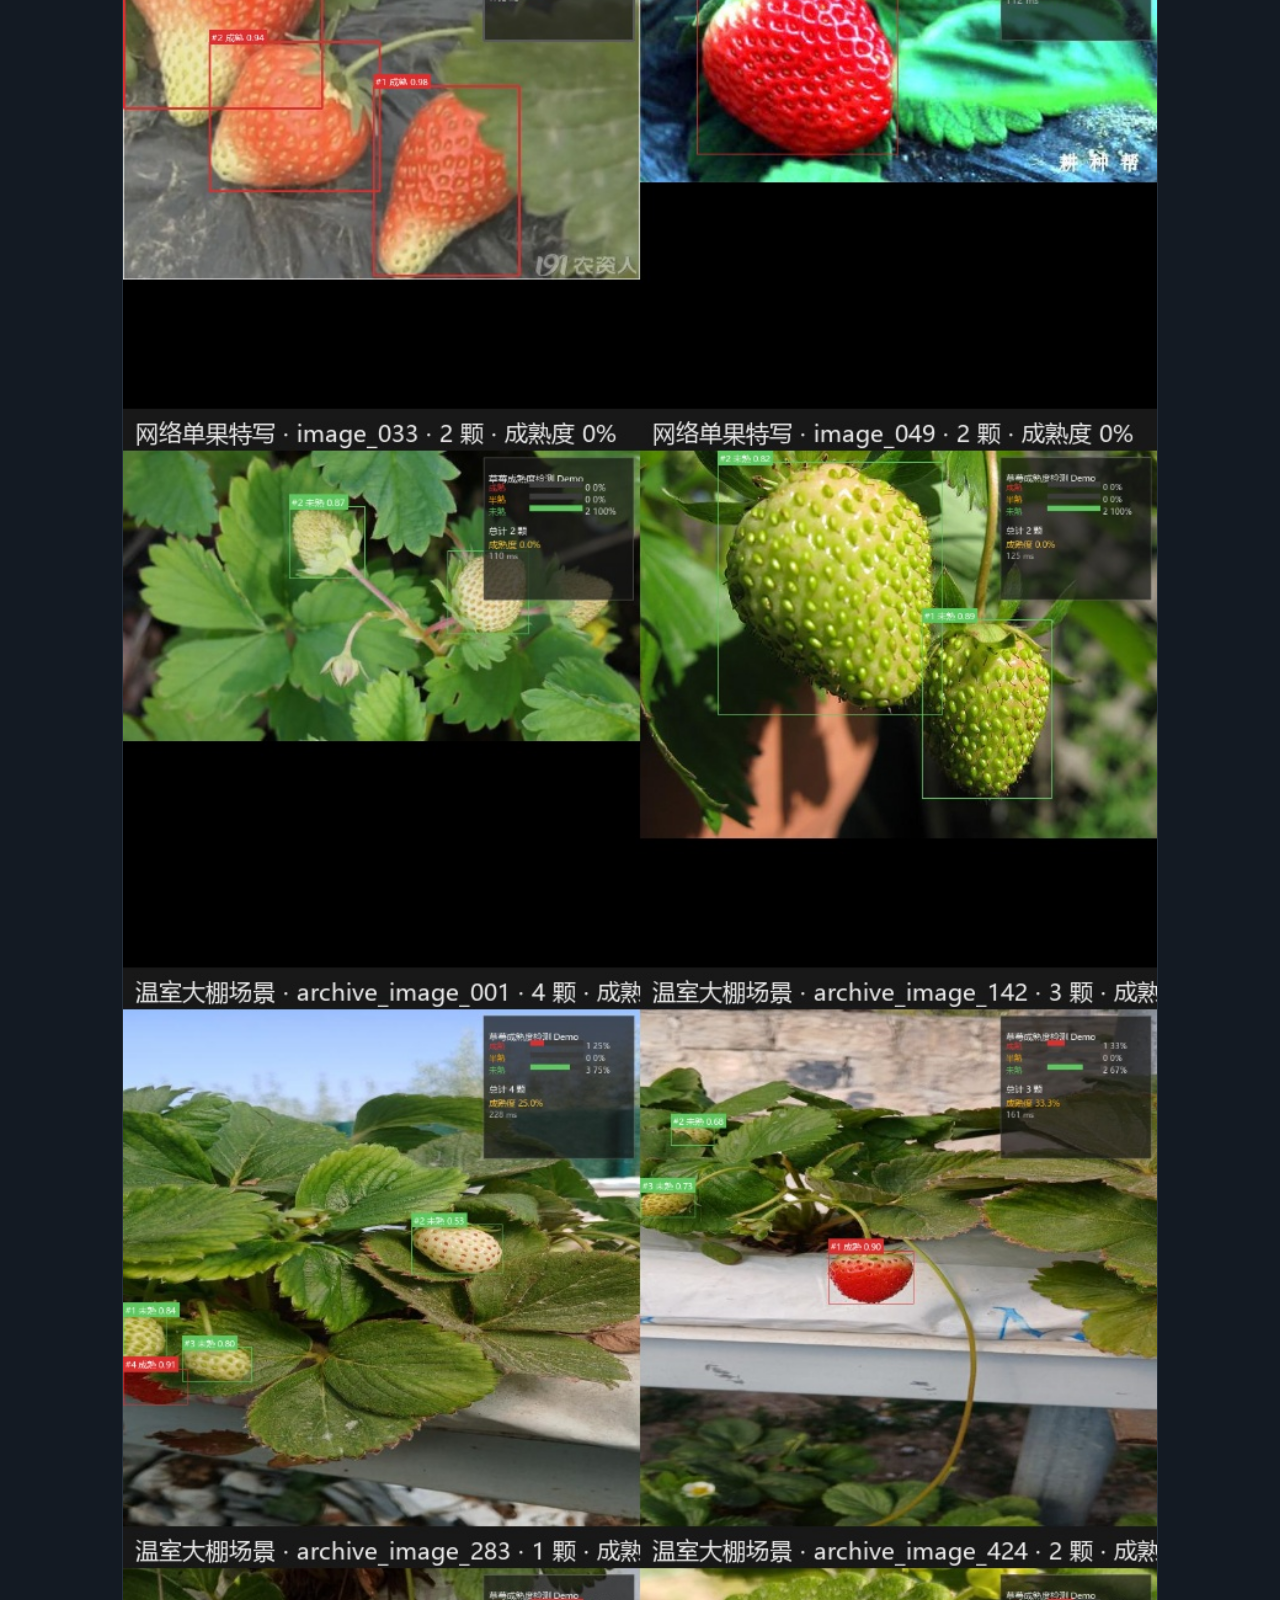
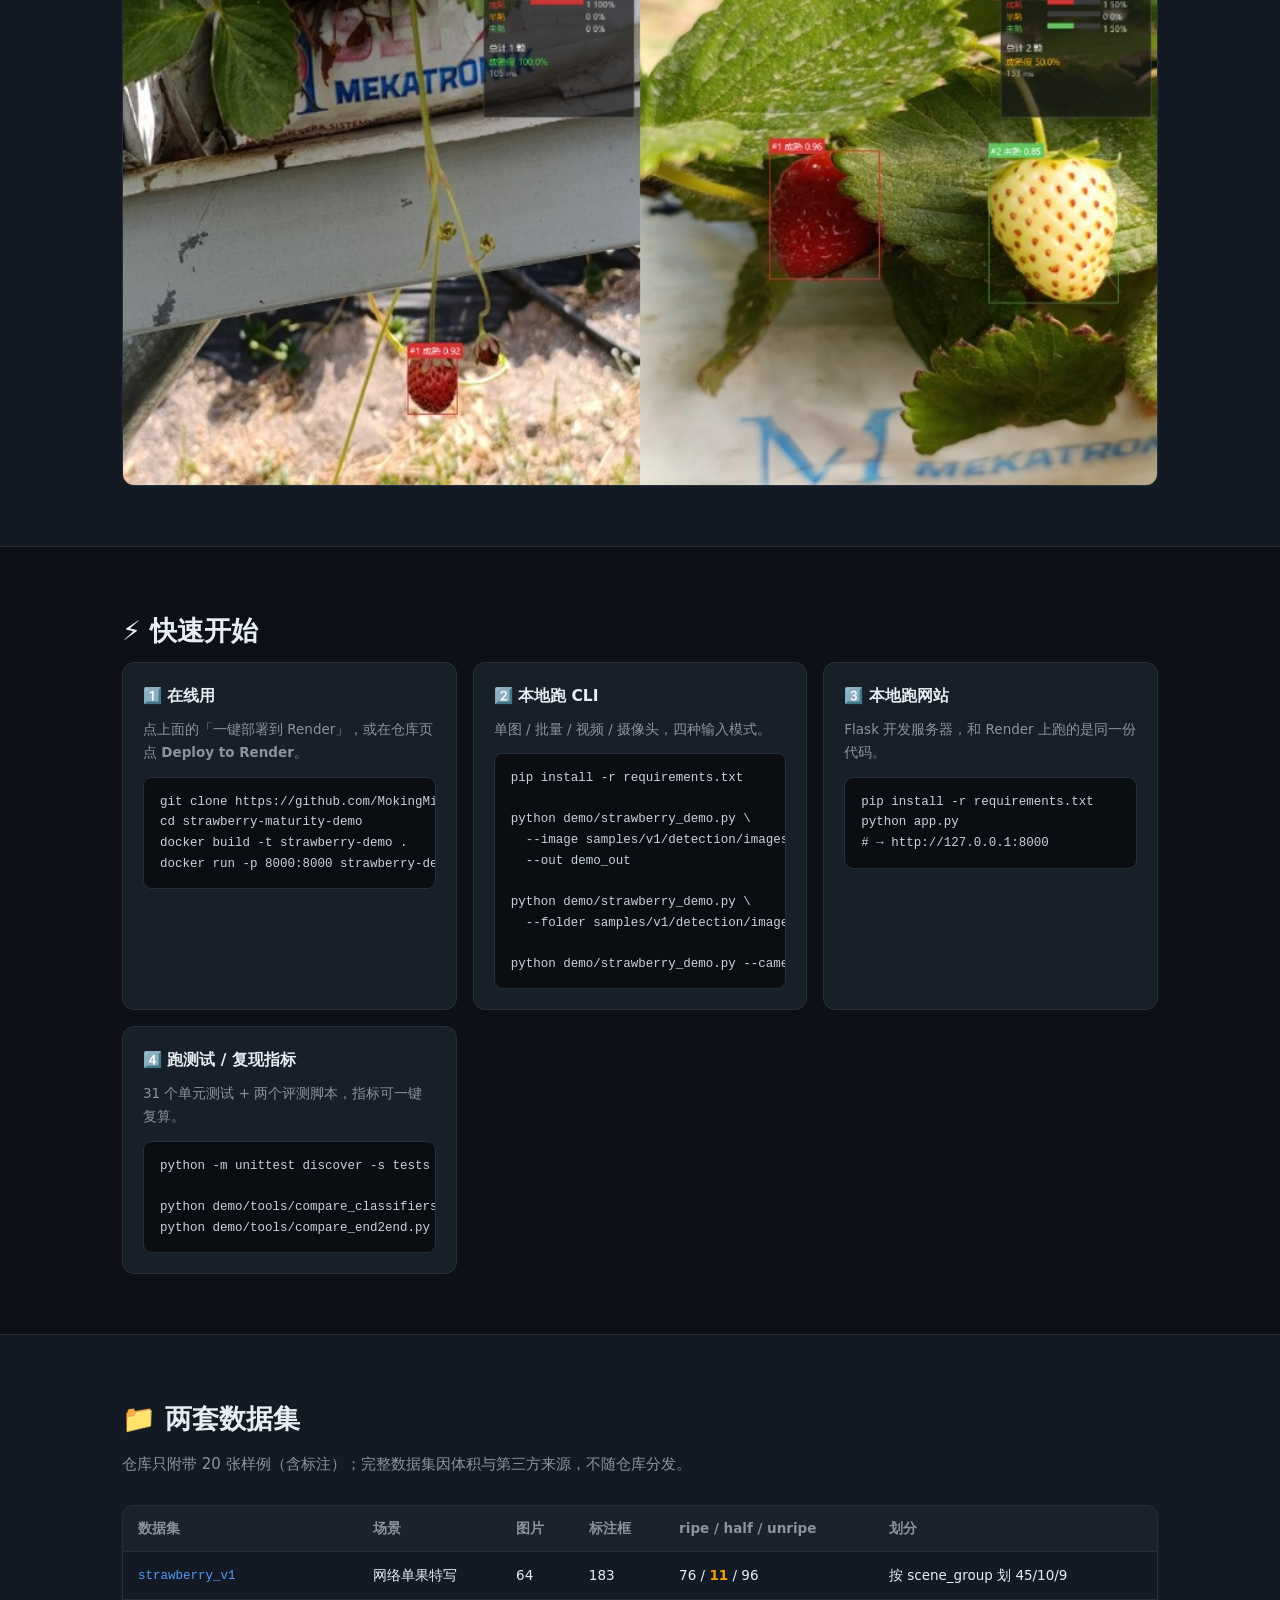
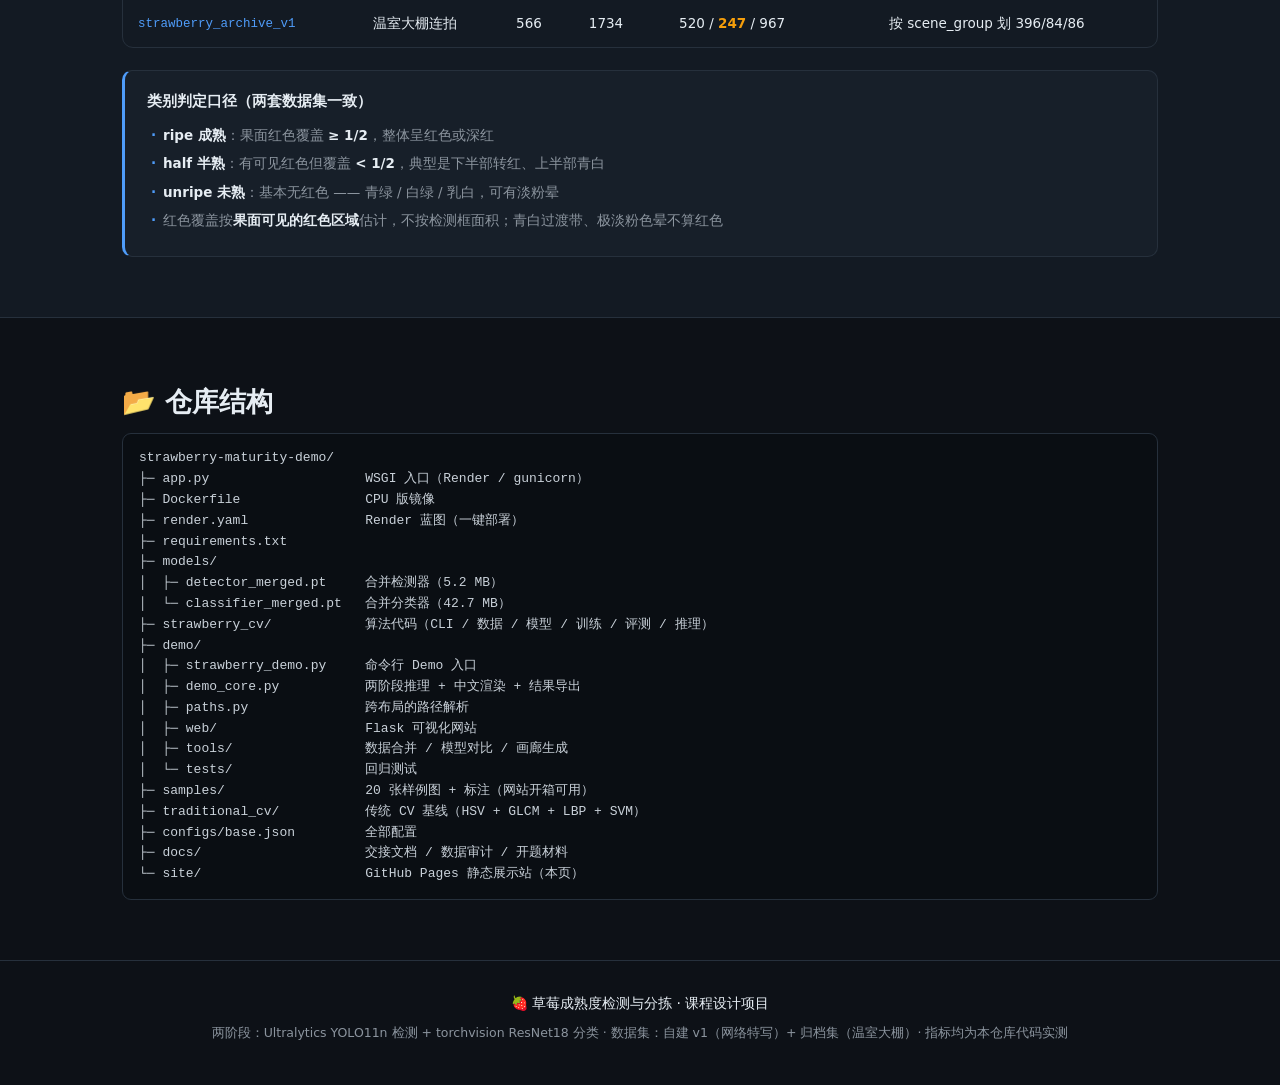
==== commit 335d9d1c: "docs: 替换 OWNER 占位符为 MokingMid，配置 remote" ====
--- a/site/index.html
+++ b/site/index.html
@@ -53,10 +53,10 @@
         </p>
         <div class="btn-row">
           <!-- 部署时把这里换成实际地址 -->
-          <a class="btn primary" href="https://render.com/deploy?repo=https://github.com/OWNER/strawberry-maturity-demo" target="_blank" rel="noopener">
+          <a class="btn primary" href="https://render.com/deploy?repo=https://github.com/MokingMid/strawberry-maturity-demo" target="_blank" rel="noopener">
             一键部署到 Render
           </a>
-          <a class="btn" href="https://github.com/OWNER/strawberry-maturity-demo#quickstart" target="_blank" rel="noopener">
+          <a class="btn" href="https://github.com/MokingMid/strawberry-maturity-demo#quickstart" target="_blank" rel="noopener">
             本地 Docker 部署
           </a>
         </div>
@@ -201,7 +201,7 @@
       <div class="qcard">
         <h3>1️⃣ 在线用</h3>
         <p>点上面的「一键部署到 Render」，或在仓库页点 <b>Deploy to Render</b>。</p>
-        <pre><code>git clone https://github.com/OWNER/strawberry-maturity-demo.git
+        <pre><code>git clone https://github.com/MokingMid/strawberry-maturity-demo.git
 cd strawberry-maturity-demo
 docker build -t strawberry-demo .
 docker run -p 8000:8000 strawberry-demo</code></pre>
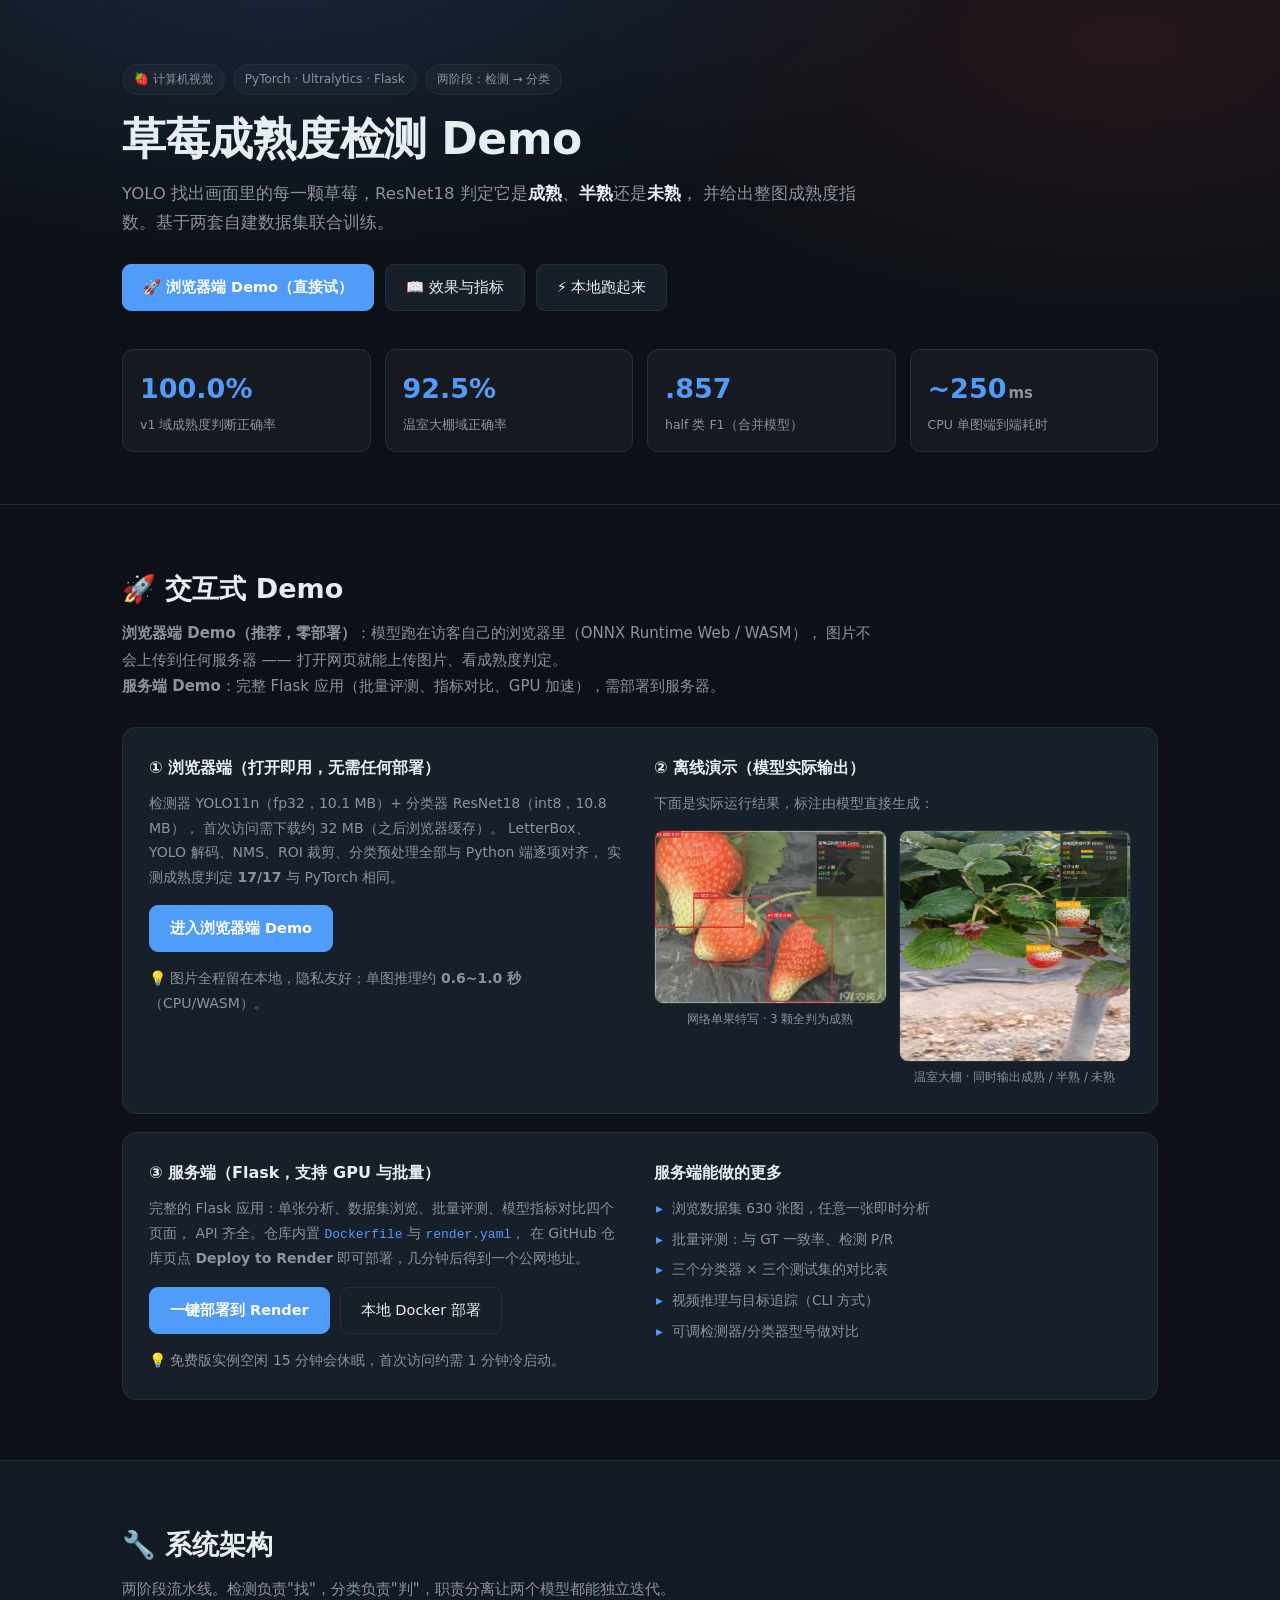
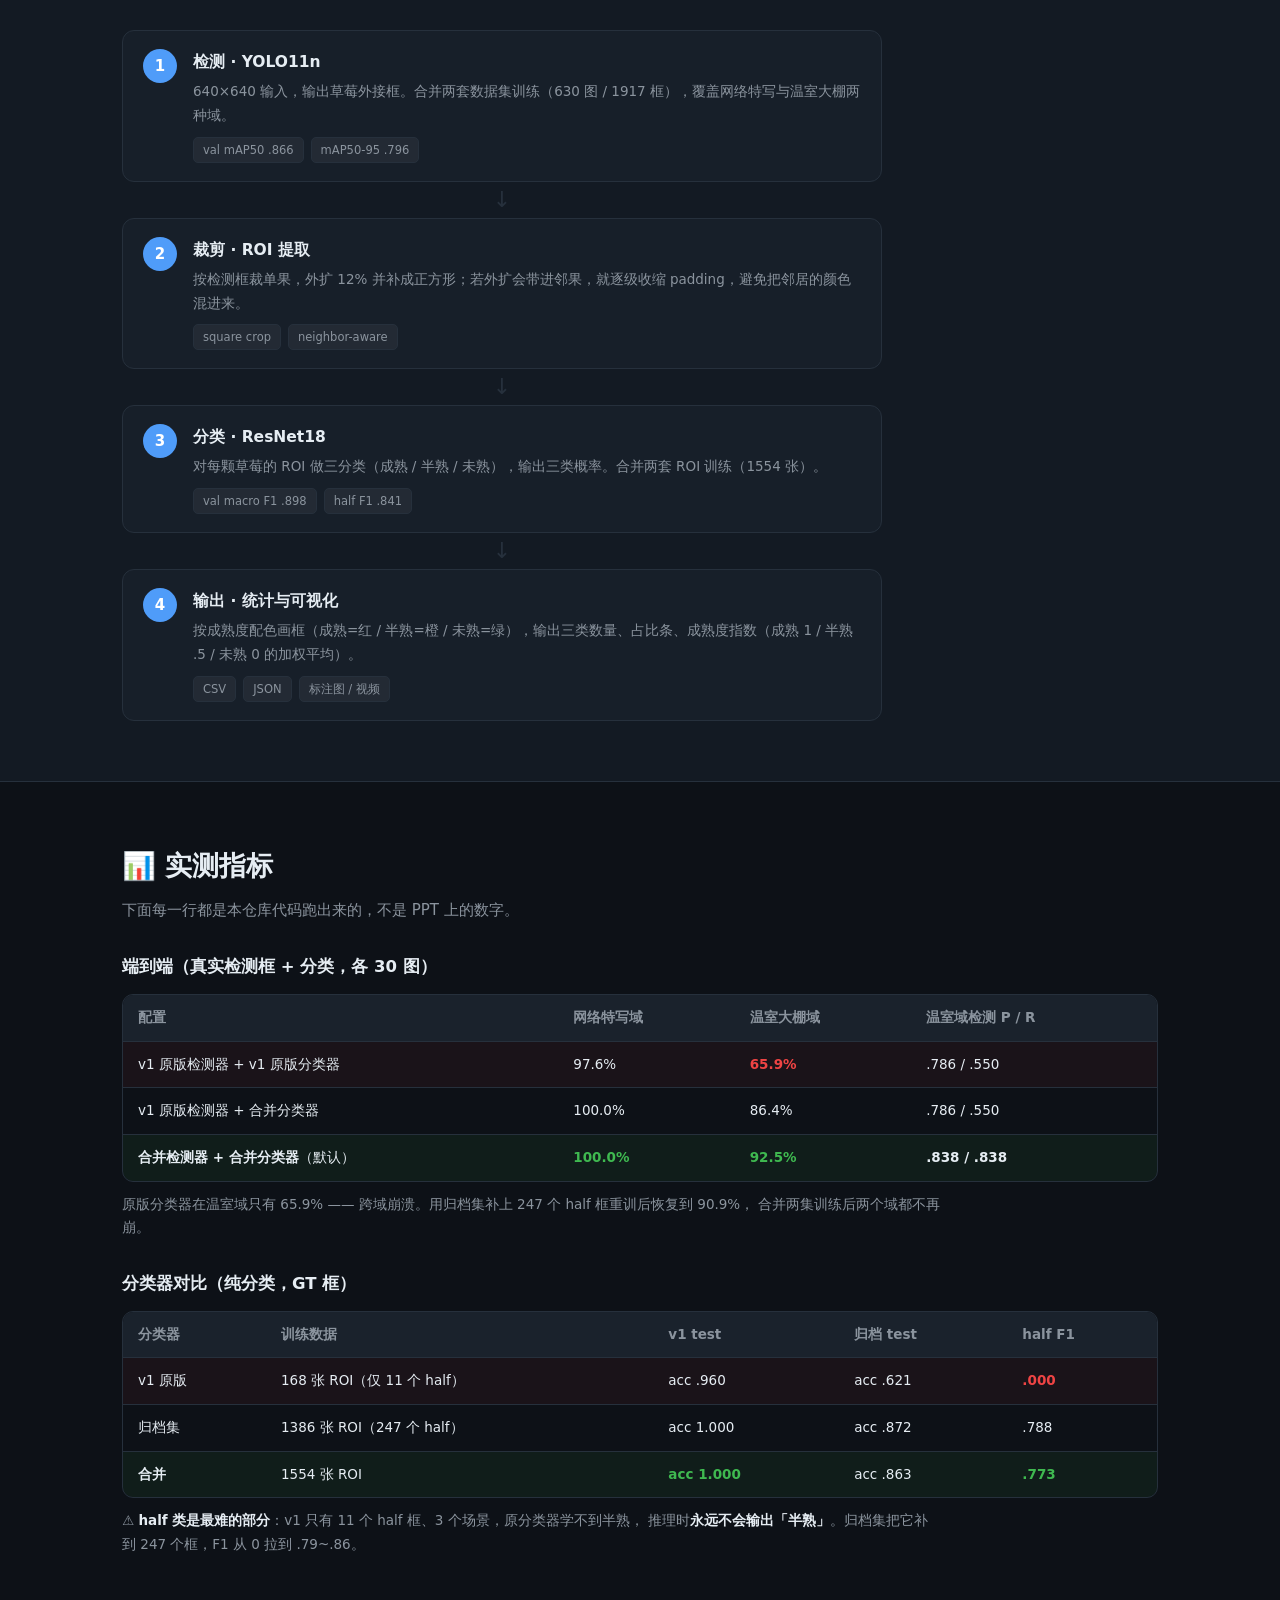
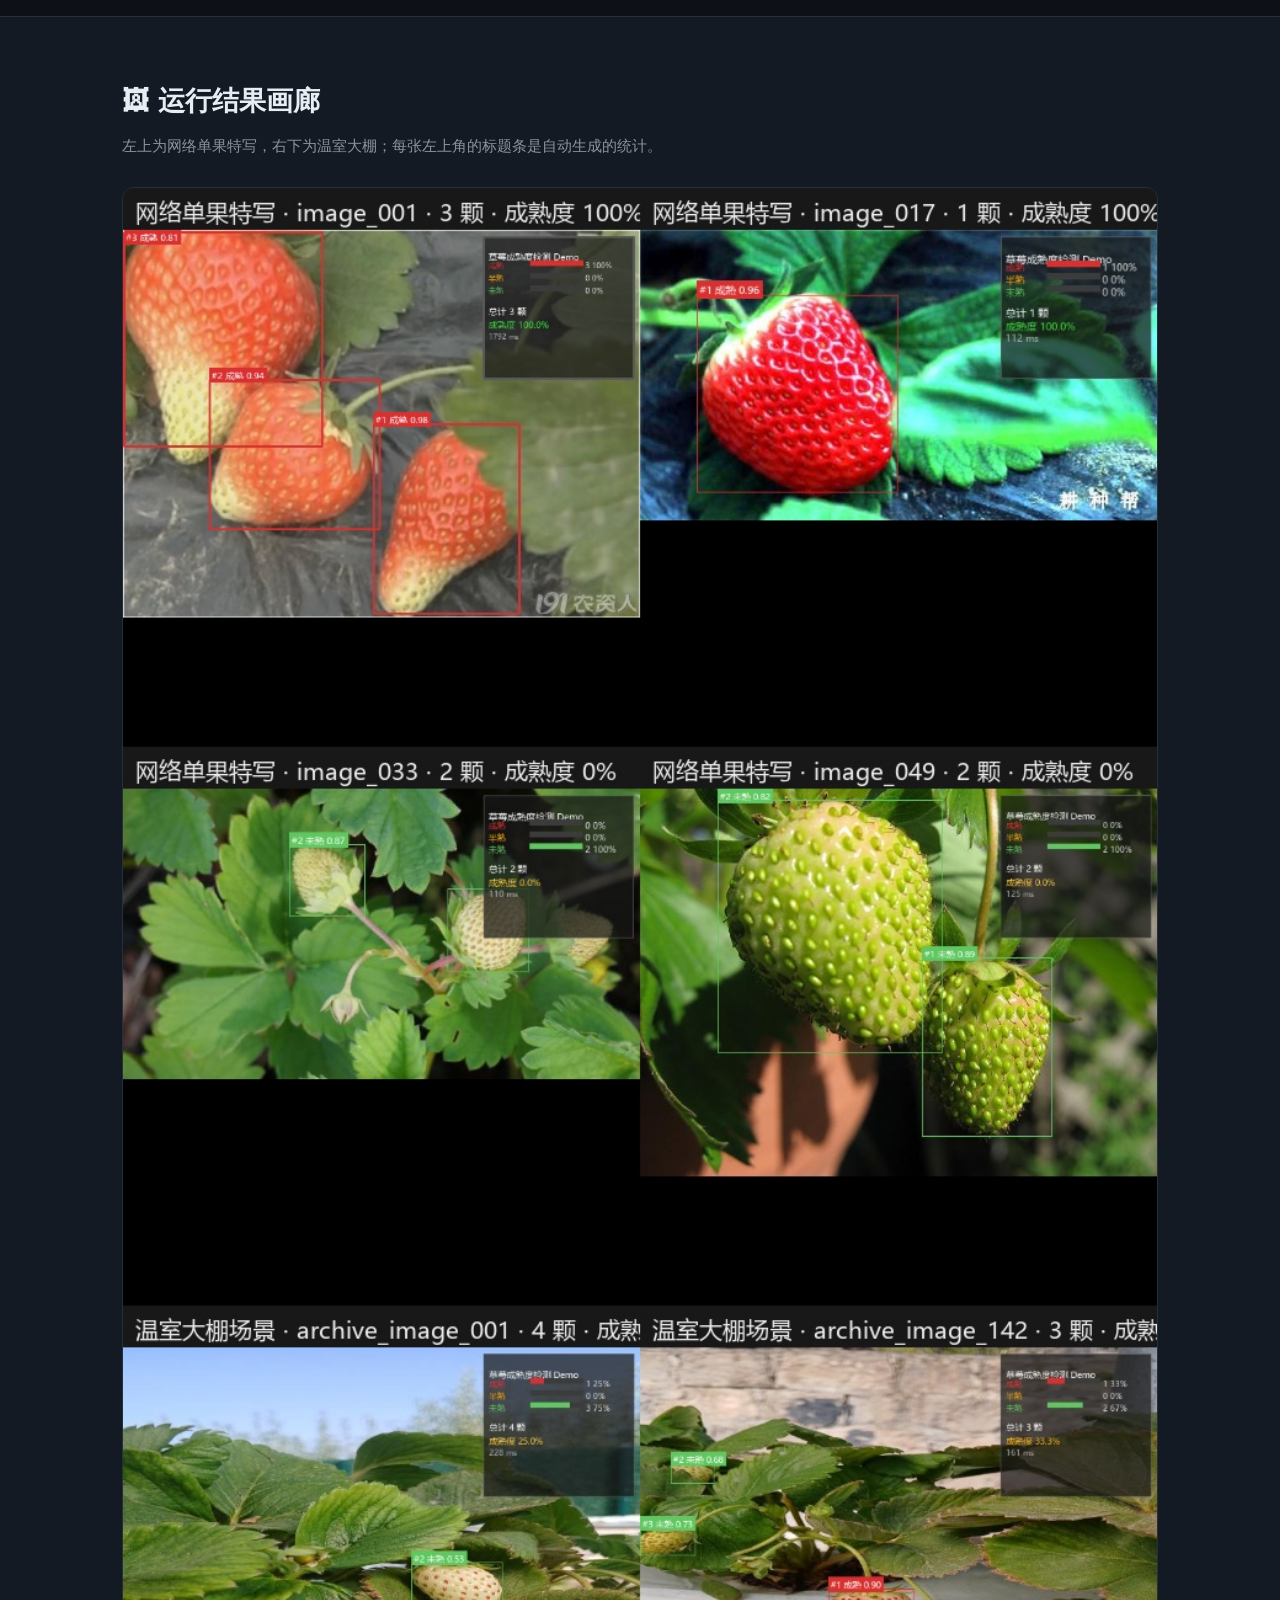
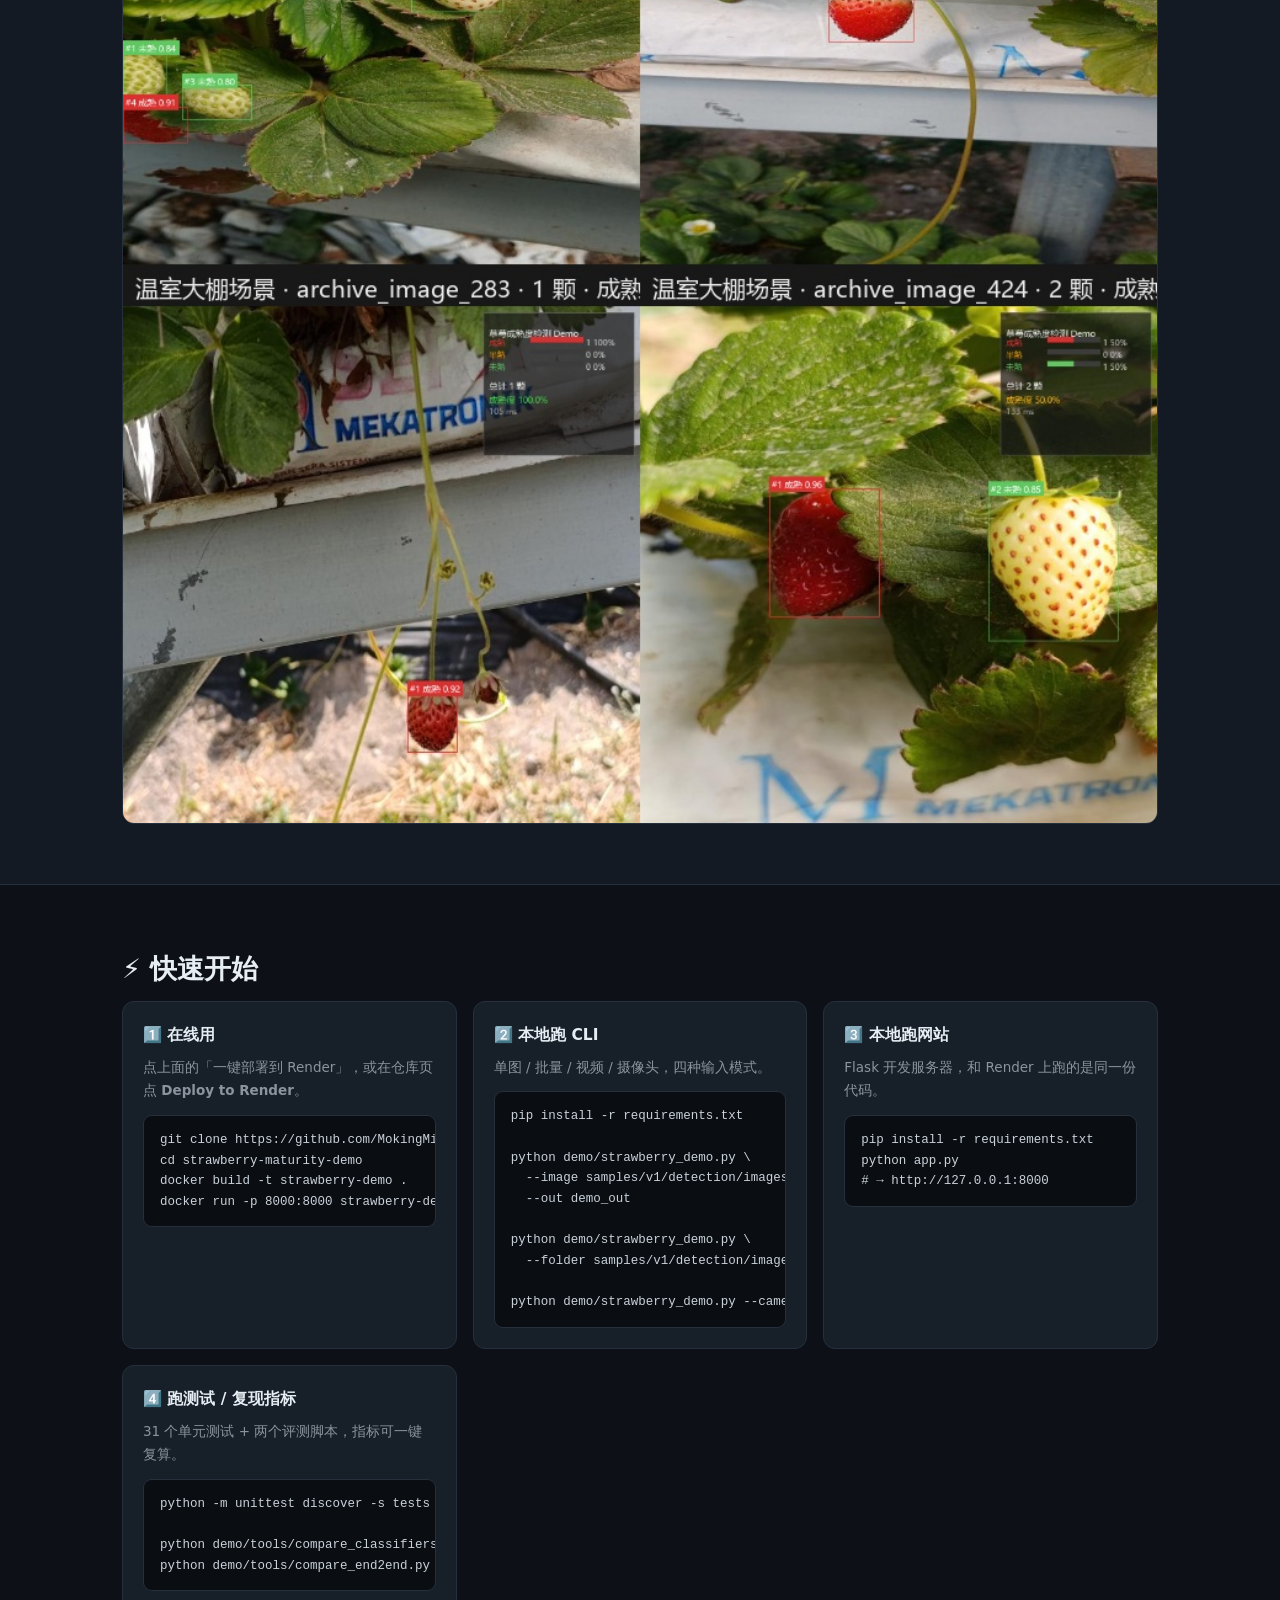
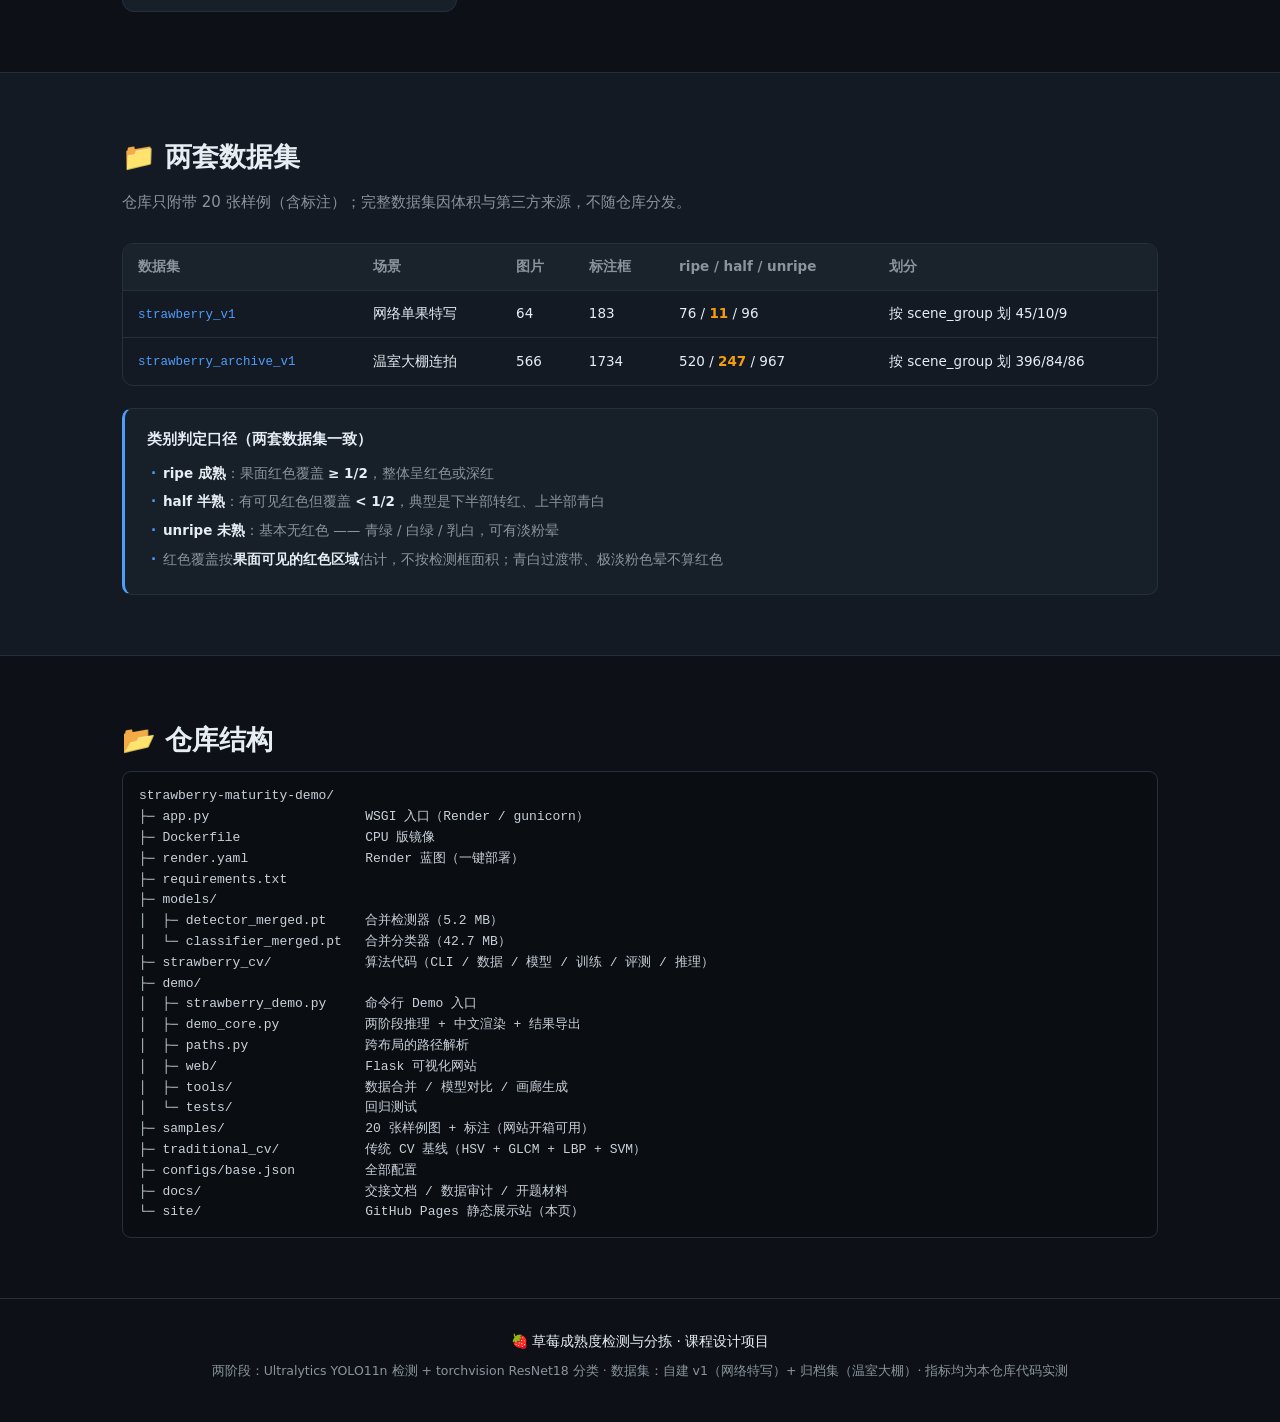
==== commit c7950c69: "feat: 浏览器端推理 Demo（ONNX Runtime Web），零部署即可访问 - 模型转 ONNX：检测器 fp32 10.1MB，分类器 int8 静态量化 42.6MB→10.8MB（精" ====
--- a/site/index.html
+++ b/site/index.html
@@ -22,8 +22,8 @@
       并给出整图成熟度指数。基于两套自建数据集联合训练。
     </p>
     <div class="cta">
-      <a class="btn primary" href="#live">🚀 打开交互 Demo</a>
-      <a class="btn" href="#results">📊 看实测指标</a>
+      <a class="btn primary" href="demo/">🚀 浏览器端 Demo（直接试）</a>
+      <a class="btn" href="#live">📖 效果与指标</a>
       <a class="btn" href="#quickstart">⚡ 本地跑起来</a>
     </div>
     <div class="kpi">
@@ -40,32 +40,29 @@
   <div class="wrap">
     <h2 class="sec-title">🚀 交互式 Demo</h2>
     <p class="sec-lead">
-      网页版支持：上传自己的图片 / 浏览数据集 630 张图 / 批量评测 / 模型指标对比。
+      <b>浏览器端 Demo（推荐，零部署）</b>：模型跑在访客自己的浏览器里（ONNX Runtime Web / WASM），
+      图片不会上传到任何服务器 —— 打开网页就能上传图片、看成熟度判定。<br>
+      <b>服务端 Demo</b>：完整 Flask 应用（批量评测、指标对比、GPU 加速），需部署到服务器。
     </p>
 
     <div class="live-card">
       <div class="live-left">
-        <h3>在线体验（Flask 实时推理）</h3>
+        <h3>① 浏览器端（打开即用，无需任何部署）</h3>
         <p>
-          仓库内置 <code>Dockerfile</code> 与 <code>render.yaml</code>，
-          在 GitHub 仓库页点 <b>Deploy to Render</b> 按钮即可部署，几分钟后得到一个公网地址，
-          别人直接打开就能上传图片跑推理。
+          检测器 YOLO11n（fp32，10.1 MB）+ 分类器 ResNet18（int8，10.8 MB），
+          首次访问需下载约 32 MB（之后浏览器缓存）。
+          LetterBox、YOLO 解码、NMS、ROI 裁剪、分类预处理全部与 Python 端逐项对齐，
+          实测成熟度判定 <b>17/17</b> 与 PyTorch 相同。
         </p>
         <div class="btn-row">
-          <!-- 部署时把这里换成实际地址 -->
-          <a class="btn primary" href="https://render.com/deploy?repo=https://github.com/MokingMid/strawberry-maturity-demo" target="_blank" rel="noopener">
-            一键部署到 Render
-          </a>
-          <a class="btn" href="https://github.com/MokingMid/strawberry-maturity-demo#quickstart" target="_blank" rel="noopener">
-            本地 Docker 部署
-          </a>
+          <a class="btn primary" href="demo/">进入浏览器端 Demo</a>
         </div>
         <p class="tip">
-          💡 免费版实例空闲 15 分钟会休眠，首次访问约需 1 分钟冷启动。
+          💡 图片全程留在本地，隐私友好；单图推理约 <b>0.6~1.0 秒</b>（CPU/WASM）。
         </p>
       </div>
       <div class="live-right">
-        <h3>离线演示（无需服务器）</h3>
+        <h3>② 离线演示（模型实际输出）</h3>
         <p>下面是实际运行结果，标注由模型直接生成：</p>
         <div class="shots">
           <figure>
@@ -77,6 +74,38 @@
             <figcaption>温室大棚 · 同时输出成熟 / 半熟 / 未熟</figcaption>
           </figure>
         </div>
+      </div>
+    </div>
+
+    <div class="live-card" style="margin-top:18px">
+      <div class="live-left">
+        <h3>③ 服务端（Flask，支持 GPU 与批量）</h3>
+        <p>
+          完整的 Flask 应用：单张分析、数据集浏览、批量评测、模型指标对比四个页面，
+          API 齐全。仓库内置 <code>Dockerfile</code> 与 <code>render.yaml</code>，
+          在 GitHub 仓库页点 <b>Deploy to Render</b> 即可部署，几分钟后得到一个公网地址。
+        </p>
+        <div class="btn-row">
+          <a class="btn primary" href="https://render.com/deploy?repo=https://github.com/MokingMid/strawberry-maturity-demo" target="_blank" rel="noopener">
+            一键部署到 Render
+          </a>
+          <a class="btn" href="https://github.com/MokingMid/strawberry-maturity-demo#quickstart" target="_blank" rel="noopener">
+            本地 Docker 部署
+          </a>
+        </div>
+        <p class="tip">
+          💡 免费版实例空闲 15 分钟会休眠，首次访问约需 1 分钟冷启动。
+        </p>
+      </div>
+      <div class="live-right">
+        <h3>服务端能做的更多</h3>
+        <ul class="feature-list">
+          <li>浏览数据集 630 张图，任意一张即时分析</li>
+          <li>批量评测：与 GT 一致率、检测 P/R</li>
+          <li>三个分类器 × 三个测试集的对比表</li>
+          <li>视频推理与目标追踪（CLI 方式）</li>
+          <li>可调检测器/分类器型号做对比</li>
+        </ul>
       </div>
     </div>
   </div>
--- a/site/style.css
+++ b/site/style.css
@@ -86,6 +86,11 @@
 .shots figure { margin: 0; }
 .shots img { width: 100%; border-radius: 9px; border: 1px solid var(--line); display: block; }
 .shots figcaption { font-size: 11.5px; color: var(--muted); margin-top: 5px; text-align: center; }
+.feature-list { list-style: none; margin-top: 10px; }
+.feature-list li {
+  color: var(--muted); font-size: 13.5px; padding-left: 18px; position: relative; margin-bottom: 7px;
+}
+.feature-list li::before { content: "▸"; position: absolute; left: 2px; color: var(--accent); }
 
 /* ---------- architecture ---------- */
 .arch { max-width: 760px; }
